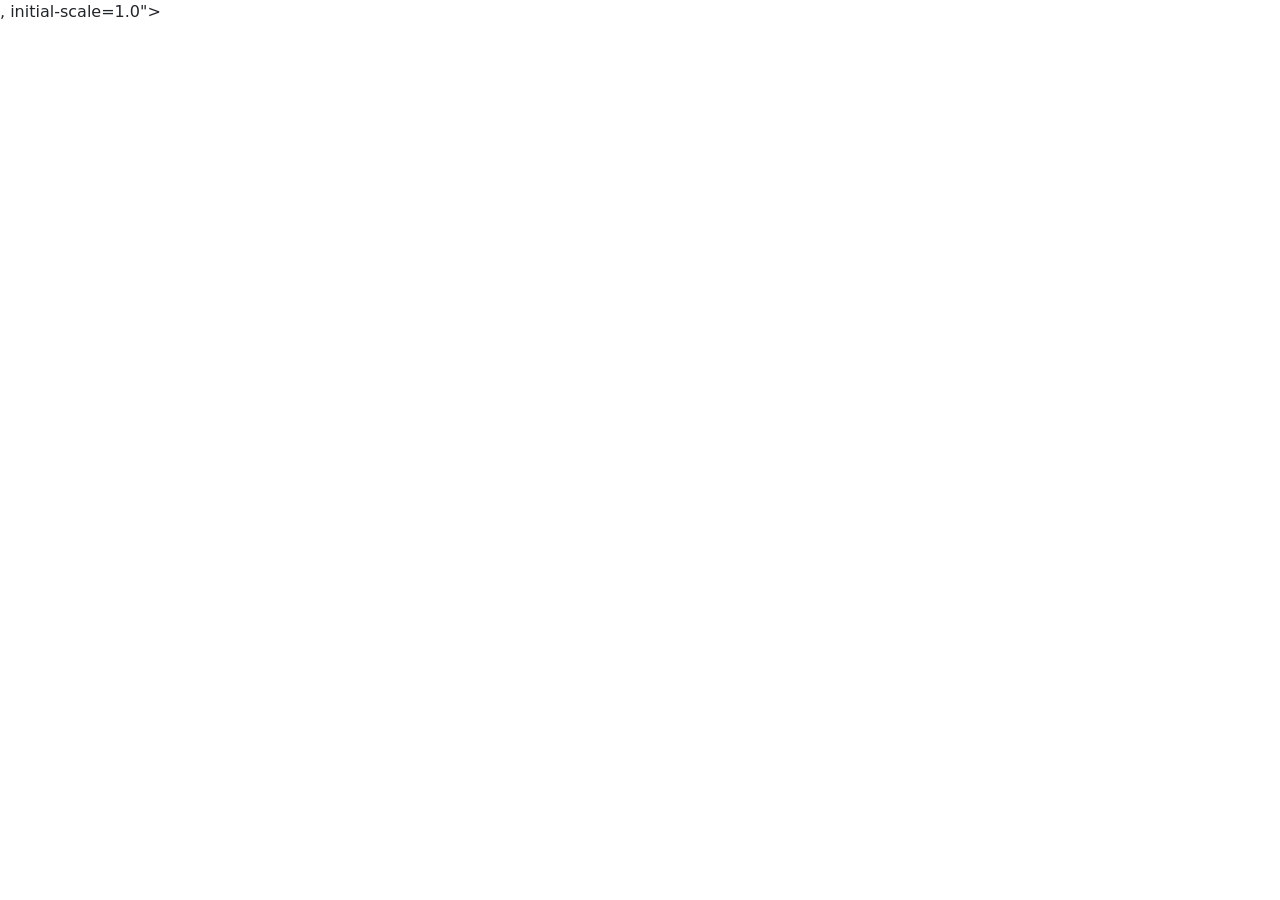
==== about.html @ 760ab375 "Init:création du dépôt, arborescence des fichiers et structure html de base" ====
<!DOCTYPE html>
<html lang="en">
<head>
    <meta charset="UTF-8">
    <meta name="viewport" content="width=<!DOCTYPE html>
<html lang="fr">
<head> 
<meta charset="UTF-8"> 
<meta name="viewport" content="width=device-width, initial-scale=1.0"> 
<title>AfriTalent — Accueil</title> 
<!-- Bootstrap 5 via CDN : feuille de style --> 
<link 
href="https://cdn.jsdelivr.net/npm/bootstrap@5.3.0/dist/css/bootstrap.min.css" 
rel="stylesheet"> 
<!-- Votre feuille de style personnelle --> 
<link rel="stylesheet" href="css/style.css">
</head>
<body> 
<!-- Le contenu de la page sera ajoute ici --> 
<!-- Bootstrap 5 via CDN : script JavaScript --> 
<script 
src="https://cdn.jsdelivr.net/npm/bootstrap@5.3.0/dist/js/bootstrap.bundle.min.js"
></script> 
<!-- Votre script JavaScript --> 
<script src="js/main.js"></script>
</body>
</html>, initial-scale=1.0">
    <title>Document</title>
</head>
<body>
    
</body>
</html>
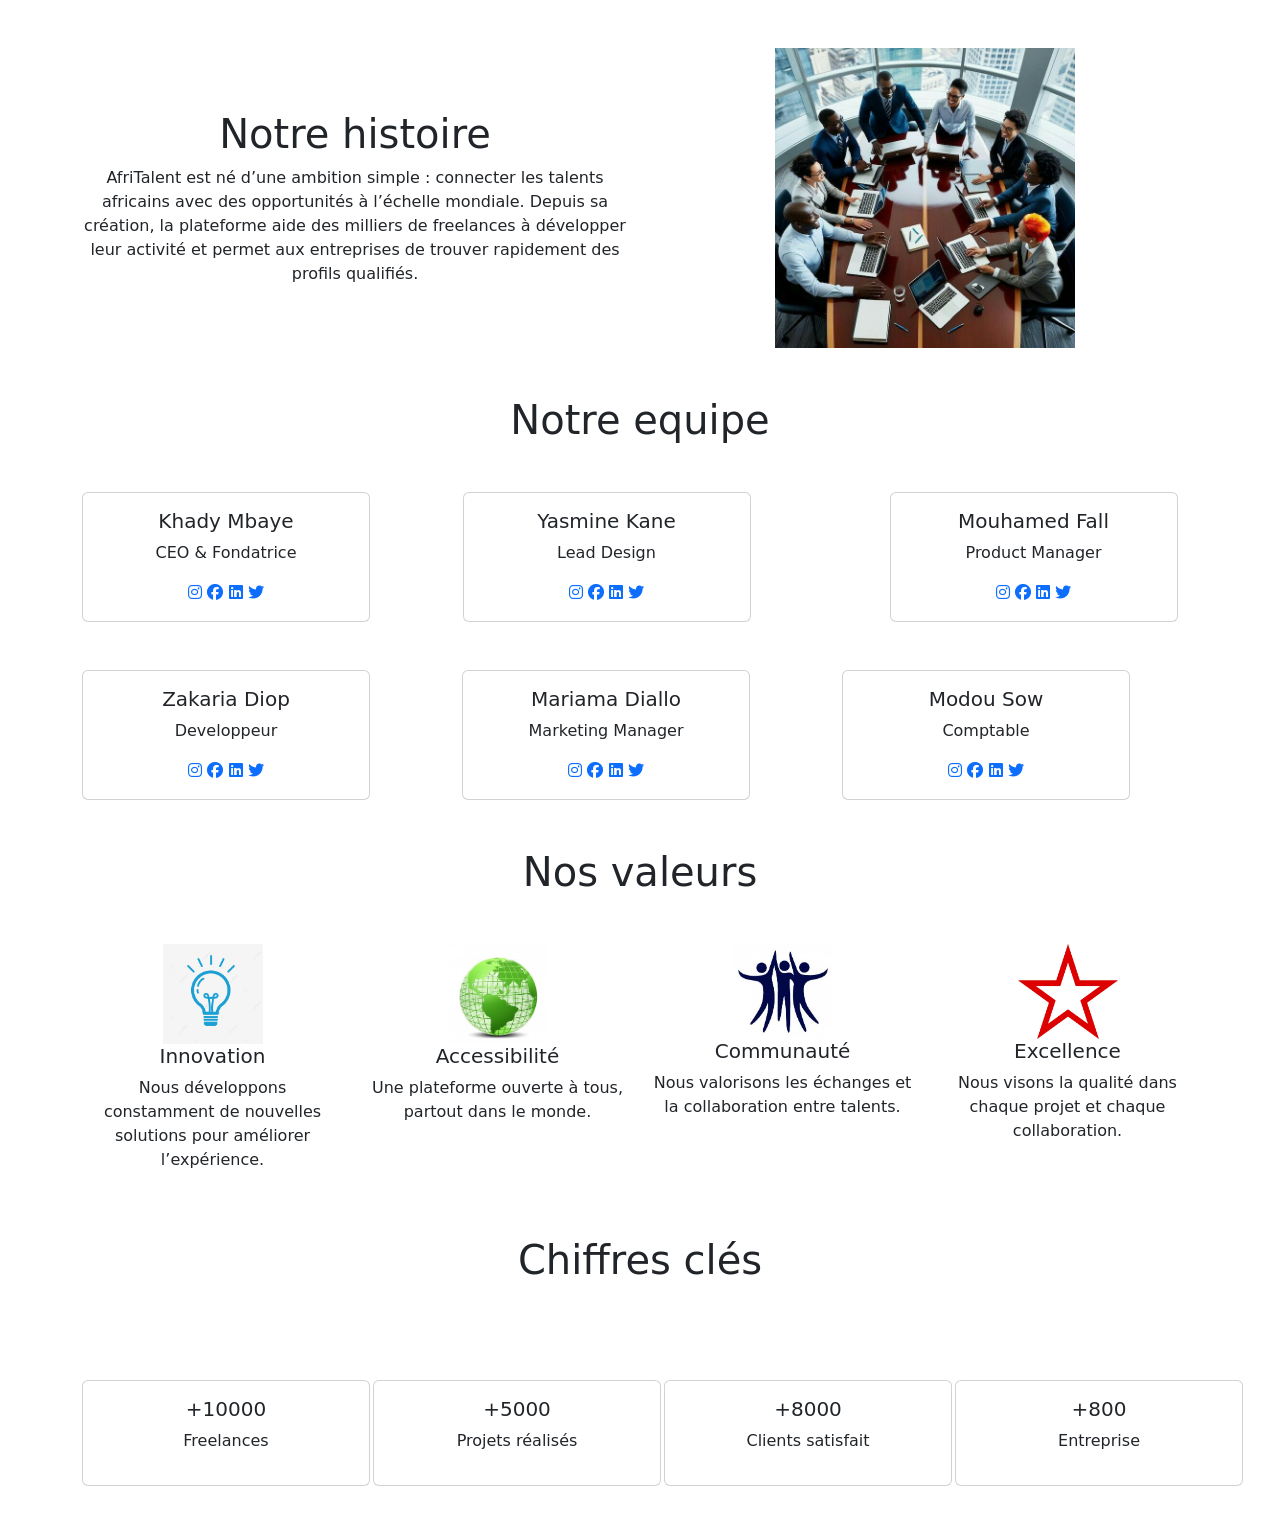
==== commit e18a1323: "HTML : structure complète des 5 pages avec sections et contenu texte" ====
--- a/about.html
+++ b/about.html
@@ -2,7 +2,8 @@
 <html lang="en">
 <head>
     <meta charset="UTF-8">
-    <meta name="viewport" content="width=<!DOCTYPE html>
+    <meta name="viewport" content="width=device-width, initial-scale=1.0"> 
+    <title>À propos</title>
 <html lang="fr">
 <head> 
 <meta charset="UTF-8"> 
@@ -14,20 +15,187 @@
 rel="stylesheet"> 
 <!-- Votre feuille de style personnelle --> 
 <link rel="stylesheet" href="css/style.css">
+<link rel="stylesheet" href="https://cdnjs.cloudflare.com/ajax/libs/font-awesome/6.5.0/css/all.min.css">
 </head>
 <body> 
 <!-- Le contenu de la page sera ajoute ici --> 
+<section id="Notre Histoire ">
+    <div class="container text-center">
+        <div class="row align-items-center mb-5">
+            <div class="col-md-6">
+                <h1 class="mt-5">Notre histoire</h1>
+                AfriTalent est né d’une ambition simple : connecter les talents africains 
+                avec des opportunités à l’échelle mondiale. Depuis sa création, la plateforme 
+                aide des milliers de freelances à développer leur activité et permet aux 
+                entreprises de trouver rapidement des profils qualifiés.
+            </div>
+            <div class="col-md-6 mt-5">
+                <img src="images/notre histoire.jpg" width="300px" >
+            </div>
+        </div>
+    </div>
+</section>
+<section id="L'équipe ">
+    <h1 class="text-center mt-5 mb-5">Notre equipe</h1>
+    <div class="container text-center">
+        <div class="row">
+            <div class="col">
+                <div class="card mb-5" style="width: 18rem;">
+                    <div class="card-body">
+                        <h5 class="card-title">Khady Mbaye</h5>
+                        <p>CEO & Fondatrice</p>
+                            <a href="https://www.instagram.com/"><i class="fa-brands fa-instagram"></i></a>
+                            <a href="https://www.facebook.com/"><i class="fa-brands fa-facebook"></i></a>
+                            <a href="https://www.linkedin.com/"><i class="fa-brands fa-linkedin"></i></a>
+                            <a href="https://twitter.com/"><i class="fa-brands fa-twitter"></i></a>
+                    </div>
+                </div>
+            </div>
+            <div class="col-5">
+                <div class="card ms-5" style="width: 18rem;">
+                    <div class="card-body">
+                        <h5 class="card-title">Yasmine Kane</h5>
+                        <p>Lead Design</p>
+                            <a href="https://www.instagram.com/"><i class="fa-brands fa-instagram"></i></a>
+                            <a href="https://www.facebook.com/"><i class="fa-brands fa-facebook"></i></a>
+                            <a href="https://www.linkedin.com/"><i class="fa-brands fa-linkedin"></i></a>
+                            <a href="https://twitter.com/"><i class="fa-brands fa-twitter"></i></a>
+                    </div>
+                </div>
+            </div>
+            <div class="col">
+                            <div class="card " style="width: 18rem;">
+                    <div class="card-body">
+                        <h5 class="card-title">Mouhamed Fall</h5>
+                        <p>Product Manager</p>
+                            <a href="https://www.instagram.com/"><i class="fa-brands fa-instagram"></i></a>
+                            <a href="https://www.facebook.com/"><i class="fa-brands fa-facebook"></i></a>
+                            <a href="https://www.linkedin.com/"><i class="fa-brands fa-linkedin"></i></a>
+                            <a href="https://twitter.com/"><i class="fa-brands fa-twitter"></i></a>
+                    </div>
+                </div>
+            </div>
+
+            <div class="col">
+                <div class="card" style="width: 18rem;">
+                    <div class="card-body">
+                        <h5 class="card-title">Zakaria Diop</h5>
+                        <p>Developpeur</p>
+                            <a href="https://www.instagram.com/"><i class="fa-brands fa-instagram"></i></a>
+                            <a href="https://www.facebook.com/"><i class="fa-brands fa-facebook"></i></a>
+                            <a href="https://www.linkedin.com/"><i class="fa-brands fa-linkedin"></i></a>
+                            <a href="https://twitter.com/"><i class="fa-brands fa-twitter"></i></a>
+                    </div>
+                </div>
+            </div>
+
+            <div class="col">
+                <div class="card" style="width: 18rem;">
+                    <div class="card-body">
+                        <h5 class="card-title">Mariama Diallo</h5>
+                        <p>Marketing Manager</p>
+                            <a href="https://www.instagram.com/"><i class="fa-brands fa-instagram"></i></a>
+                            <a href="https://www.facebook.com/"><i class="fa-brands fa-facebook"></i></a>
+                            <a href="https://www.linkedin.com/"><i class="fa-brands fa-linkedin"></i></a>
+                            <a href="https://twitter.com/"><i class="fa-brands fa-twitter"></i></a>
+                    </div>
+                </div>
+            </div>
+
+            <div class="col">
+                <div class="card" style="width: 18rem;">
+                    <div class="card-body">
+                        <h5 class="card-title">Modou Sow</h5>
+                        <p>Comptable</p>
+                            <a href="https://www.instagram.com/"><i class="fa-brands fa-instagram"></i></a>
+                            <a href="https://www.facebook.com/"><i class="fa-brands fa-facebook"></i></a>
+                            <a href="https://www.linkedin.com/"><i class="fa-brands fa-linkedin"></i></a>
+                            <a href="https://twitter.com/"><i class="fa-brands fa-twitter"></i></a>
+                    </div>
+                </div>
+            </div>
+                    
+        </div>
+    </div> 
+</section>
+<section id="Nos valeurs ">
+<h1 class="mb-5 text-center mt-5">Nos valeurs </h1>
+<div class="container text-center ">
+  <div class="row row-cols-4">
+    <div class="col">
+       <img src="images/val1.jpg" width="100px">
+       <h5>Innovation</h5>
+        <p>Nous développons constamment de nouvelles solutions pour améliorer l’expérience.</p>
+    </div>
+    <div class="col">
+        <img src="images/val2.jpg" width="100px">
+        <h5>Accessibilité</h5>
+      <p>Une plateforme ouverte à tous, partout dans le monde.</p>
+    </div>
+    <div class="col">
+        <img src="images/val3.jpg"  width="100px">
+        <h5>Communauté</h5>
+      <p>Nous valorisons les échanges et la collaboration entre talents.</p>
+    </div>
+    <div class="col">
+        <img src="images/val4.jpg" width="100px">
+        <h5>Excellence</h5>
+      <p>Nous visons la qualité dans chaque projet et chaque collaboration.</p>
+    </div>
+  </div>
+</div>
+</section>
+<section id="Chiffres clés ">
+<h1 class="mb-5 text-center mt-5">Chiffres clés</h1>
+<div class="container text-center">
+    <div class="row row-cols-1 row-cols-sm-2 row-cols-md-4 g-5 my-5">
+        <div class="col">
+            <div class="card" style="width: 18rem;">
+        <div class="card-body">
+        <h5 class="card-title">+10000</h5>
+        <p>Freelances</p>
+        </div>
+        </div>
+        </div>
+        <div class="col">
+            <div class="card" style="width: 18rem;">
+    <div class="card-body">
+    <h5 class="card-title">+5000</h5>
+    <p>Projets réalisés</p>
+  </div>
+</div>
+        </div>
+        <div class="col">
+           <div class="card" style="width: 18rem;">
+    <div class="card-body">
+    <h5 class="card-title">+8000</h5>
+    <p>Clients satisfait</p>
+  </div>
+</div>
+        </div>
+        <div class="col">
+            <div class="card" style="width: 18rem;">
+    <div class="card-body">
+    <h5 class="card-title">+800</h5>
+    <p>Entreprise</p>
+  </div>
+</div>
+        </div>
+    </div>
+</div>
+
+</section>
 <!-- Bootstrap 5 via CDN : script JavaScript --> 
 <script 
 src="https://cdn.jsdelivr.net/npm/bootstrap@5.3.0/dist/js/bootstrap.bundle.min.js"
 ></script> 
 <!-- Votre script JavaScript --> 
 <script src="js/main.js"></script>
-</body>
-</html>, initial-scale=1.0">
-    <title>Document</title>
-</head>
-<body>
+
+
+    
+
+
     
 </body>
 </html>
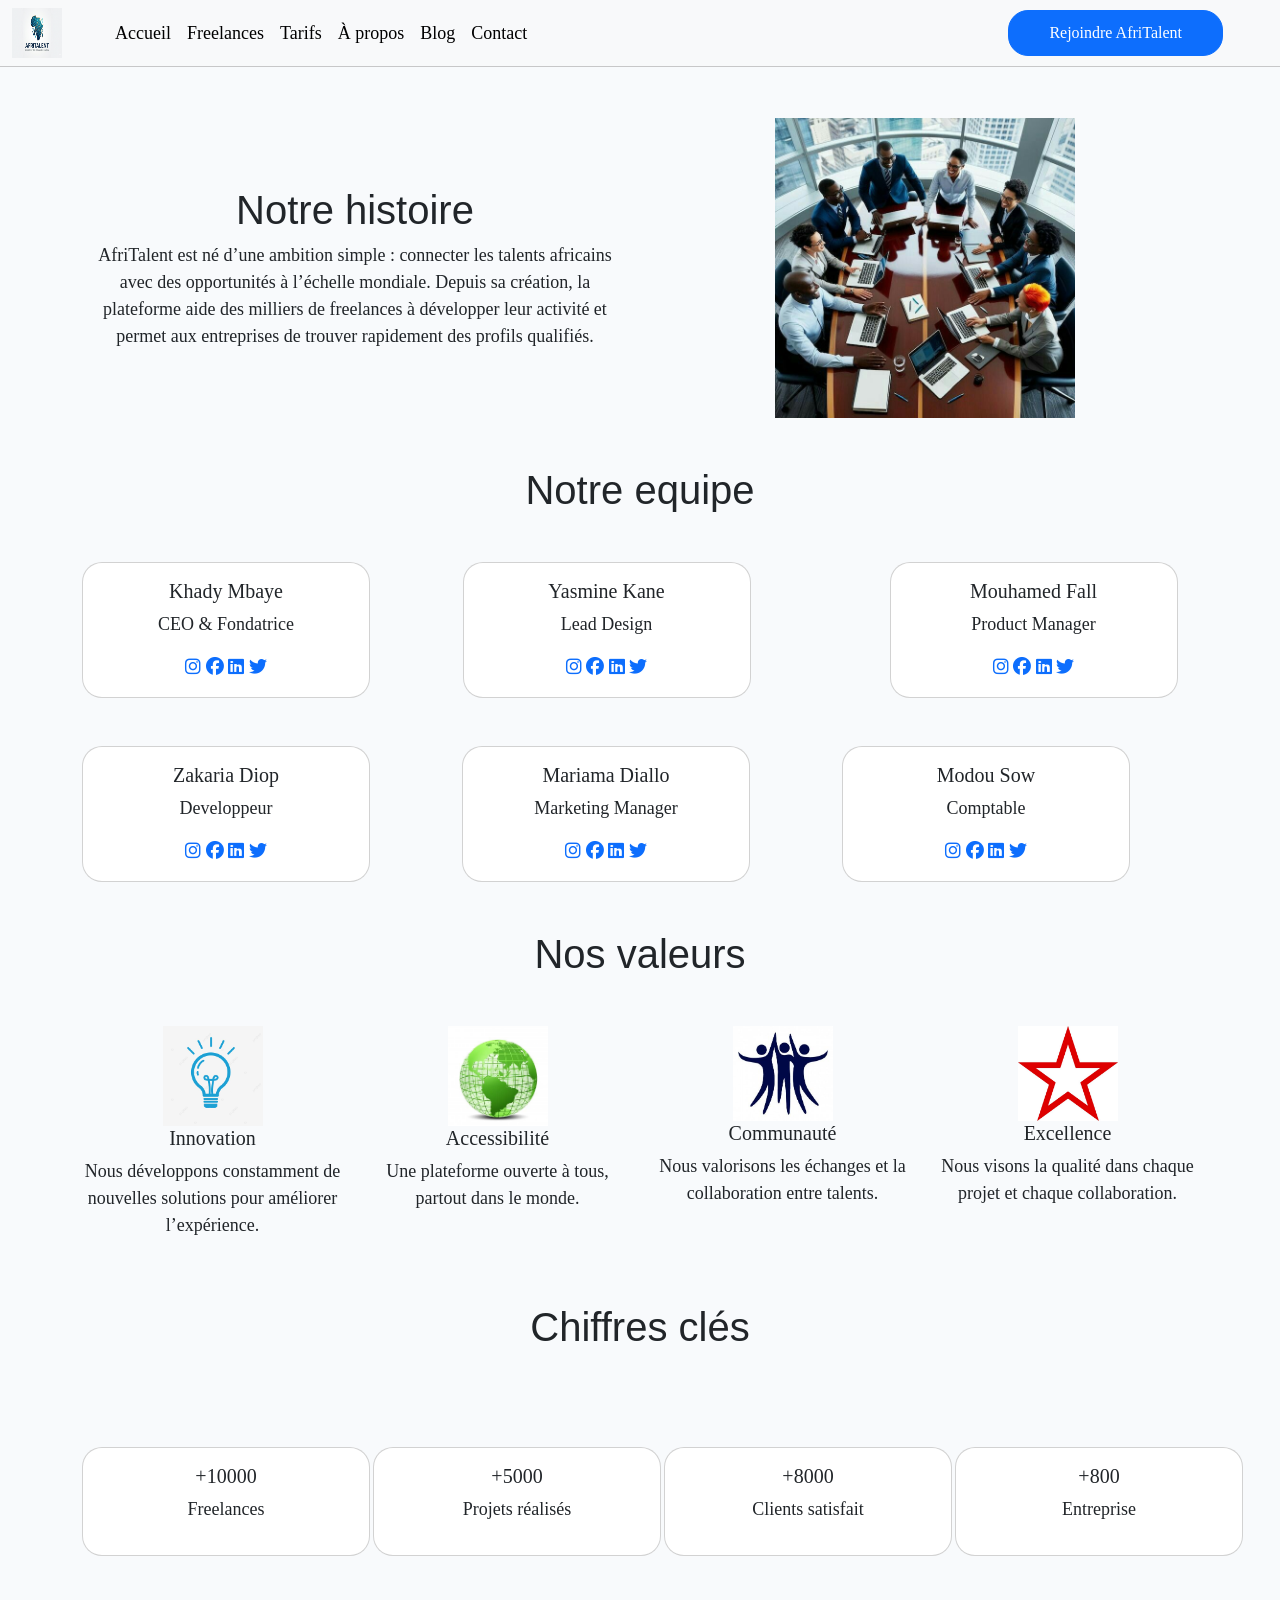
==== commit aa17eb0d: "CSS : variables, typographie, layout général et styles de base" ====
--- a/about.html
+++ b/about.html
@@ -19,6 +19,44 @@
 </head>
 <body> 
 <!-- Le contenu de la page sera ajoute ici --> 
+
+
+
+
+
+<nav class=" nav navbar fixed-top navbar-expand-lg navbar-light bg-light  ">
+    <div class="container-fluid">
+      <img src="images/logo afritalent (2).png" width="50px" height="50px">
+      <button class="navbar-toggler" type="button" data-bs-toggle="collapse" data-bs-target="#navbarSupportedContent" aria-controls="navbarSupportedContent" aria-expanded="false" aria-label="Toggle navigation">
+      <span class="navbar-toggler-icon"></span>
+      </button>
+      <div class="collapse navbar-collapse container" id="navbarSupportedContent">
+        <ul class="navbar-nav me-auto mb-2 mb-lg-0">
+          <li class="nav-item">
+            <a class="nav-link active" aria-current="page" href="index.html">Accueil</a>
+          </li><li class="nav-item">
+            <a class="nav-link active" aria-current="page" href="freelance.html">Freelances</a>
+         </li><li class="nav-item">
+            <a class="nav-link active" aria-current="page" href="tarif.html">Tarifs</a>
+          </li><li class="nav-item">
+            <a class="nav-link active" aria-current="page" href="about.html">À propos</a>
+          </li><li class="nav-item">
+            <a class="nav-link active" aria-current="page" href="index.html">Blog</a>
+         </li><li class="nav-item">
+            <a class="nav-link active" aria-current="page" href="contact.html">Contact</a>
+          </li>
+        </ul>
+        <form class="d-flex">     
+          <button class=" ins btn  btn-primary" type="submit" >Rejoindre AfriTalent </button>
+        </form>
+      </div>
+    </div>
+  </nav>
+
+
+
+
+
 <section id="Notre Histoire ">
     <div class="container text-center">
         <div class="row align-items-center mb-5">
@@ -40,7 +78,7 @@
     <div class="container text-center">
         <div class="row">
             <div class="col">
-                <div class="card mb-5" style="width: 18rem;">
+                <div class=" carte card mb-5" style="width: 18rem;">
                     <div class="card-body">
                         <h5 class="card-title">Khady Mbaye</h5>
                         <p>CEO & Fondatrice</p>
@@ -52,7 +90,7 @@
                 </div>
             </div>
             <div class="col-5">
-                <div class="card ms-5" style="width: 18rem;">
+                <div class=" carte card ms-5" style="width: 18rem;">
                     <div class="card-body">
                         <h5 class="card-title">Yasmine Kane</h5>
                         <p>Lead Design</p>
@@ -64,7 +102,7 @@
                 </div>
             </div>
             <div class="col">
-                            <div class="card " style="width: 18rem;">
+                            <div class=" carte card " style="width: 18rem;">
                     <div class="card-body">
                         <h5 class="card-title">Mouhamed Fall</h5>
                         <p>Product Manager</p>
@@ -77,7 +115,7 @@
             </div>
 
             <div class="col">
-                <div class="card" style="width: 18rem;">
+                <div class=" carte card" style="width: 18rem;">
                     <div class="card-body">
                         <h5 class="card-title">Zakaria Diop</h5>
                         <p>Developpeur</p>
@@ -90,7 +128,7 @@
             </div>
 
             <div class="col">
-                <div class="card" style="width: 18rem;">
+                <div class=" carte card" style="width: 18rem;">
                     <div class="card-body">
                         <h5 class="card-title">Mariama Diallo</h5>
                         <p>Marketing Manager</p>
@@ -103,7 +141,7 @@
             </div>
 
             <div class="col">
-                <div class="card" style="width: 18rem;">
+                <div class=" carte card" style="width: 18rem;">
                     <div class="card-body">
                         <h5 class="card-title">Modou Sow</h5>
                         <p>Comptable</p>
@@ -150,7 +188,7 @@
 <div class="container text-center">
     <div class="row row-cols-1 row-cols-sm-2 row-cols-md-4 g-5 my-5">
         <div class="col">
-            <div class="card" style="width: 18rem;">
+            <div class=" carte card" style="width: 18rem;">
         <div class="card-body">
         <h5 class="card-title">+10000</h5>
         <p>Freelances</p>
@@ -158,7 +196,7 @@
         </div>
         </div>
         <div class="col">
-            <div class="card" style="width: 18rem;">
+            <div class=" carte card" style="width: 18rem;">
     <div class="card-body">
     <h5 class="card-title">+5000</h5>
     <p>Projets réalisés</p>
@@ -166,7 +204,7 @@
 </div>
         </div>
         <div class="col">
-           <div class="card" style="width: 18rem;">
+           <div class=" carte card" style="width: 18rem;">
     <div class="card-body">
     <h5 class="card-title">+8000</h5>
     <p>Clients satisfait</p>
@@ -174,7 +212,7 @@
 </div>
         </div>
         <div class="col">
-            <div class="card" style="width: 18rem;">
+            <div class=" carte card" style="width: 18rem;">
     <div class="card-body">
     <h5 class="card-title">+800</h5>
     <p>Entreprise</p>
--- a/css/style.css
+++ b/css/style.css
@@ -0,0 +1,149 @@
+
+* {
+    margin: 0;
+    padding: 0;}
+
+.nav{
+   border-bottom: 1px solid rgba(0, 0, 0, 0.2);
+}
+body {
+  background-color: #f8fafc;
+  padding-top: 70px;
+  /* font-family: var(--font-inter); */
+ font-family: 'Times New Roman', Times, serif;
+ font-size: large;
+}
+.ins{
+  padding: 10px 40px;
+   border-radius: 20px;
+}
+
+.into{
+  color: #4f8ef7;
+    border: 1px solid #3a7cec;
+    background-color: #b2cbef;
+    padding: 5px 10px;
+    display: inline-block;
+    border-radius: 20px;
+}
+.afri{
+  color: #7db4ff;
+}
+
+.carte{
+  border-radius: 20px;
+  transition: 0.3s;
+}
+.carte:hover{
+  transform: translateY(-5px);
+  box-shadow: 0 8px 20px rgba(0,0,0,0.2);
+}
+.carte0{
+  border-radius: 20px;
+  transition: 0.3s;
+}
+.carte0:hover{
+  transform: translateY(-5px);
+  box-shadow: 0 8px 20px rgba(46, 68, 177, 0.874);}
+.carte1{
+  border-radius: 20px;
+  transition: 0.3s;
+}
+.carte1:hover{
+  transform: translateY(-5px);
+  box-shadow: 0 8px 20px rgba(187, 18, 217, 0.616);
+  
+}
+.carte2{
+  border-radius: 20px;
+  transition: 0.3s;
+}
+.carte2:hover{
+  transform: translateY(-5px);
+  box-shadow: 0 8px 20px rgba(243, 166, 34, 0.742);
+}
+.carte3{
+  border-radius: 20px;
+  transition: 0.3s;
+}
+.carte3:hover{
+  transform: translateY(-5px);
+  box-shadow: 0 8px 20px rgba(20, 209, 99, 0.605);
+}
+.carte4{
+  border-radius: 20px;
+  transition: 0.3s;
+}
+.carte4:hover{
+  transform: translateY(-5px);
+  box-shadow: 0 8px 20px rgba(7, 96, 230, 0.605);
+}
+.carte5{
+  border-radius: 20px;
+  transition: 0.3s;
+}
+.carte5:hover{
+  transform: translateY(-5px);
+  box-shadow: 0 8px 20px rgba(0,0,0,0.2);
+}
+.carte6{
+  border-radius: 20px;
+  transition: 0.3s;
+}
+.carte6:hover{
+  transform: translateY(-5px);
+  box-shadow: 0 8px 20px rgba(220, 11, 60, 0.715);
+}
+.carte7{
+  border-radius: 20px;
+  transition: 0.3s;
+  box-shadow: 0 8px 20px rgba(59, 10, 207, 0.715);
+  border: 2px solid #0d6efd;
+  transform: scale(1.1);
+}
+.carte7:hover{
+  transform: translateY(-5px);
+  
+}
+.bt{
+   padding: 20px 40px;
+   border-radius: 20px;
+}
+.action{
+ background-color: #f1f5f9;
+ padding: 10px 40px;
+}
+h1, h2 {
+ font-family: 'Gill Sans', 'Gill Sans MT', Calibri, 'Trebuchet MS', sans-serif;
+ font-weight: 100;
+}
+.hero{
+    /* background-image:url(../images/Hero.png);
+    background-size: cover;
+  background-position: center;
+  background-repeat: no-repeat;
+  color: white; */
+  text-align: center;
+  padding: 80px 1.5rem 48px;
+}
+.hero h1 ,h2  {
+  font-weight: 900;
+  
+}
+ 
+.service{
+  justify-content:center;
+  display: flex;
+  gap: 20px;
+}
+.contact{
+  justify-content:center;
+  display: flex;
+  gap: 10px;
+}
+
+
+
+
+
+
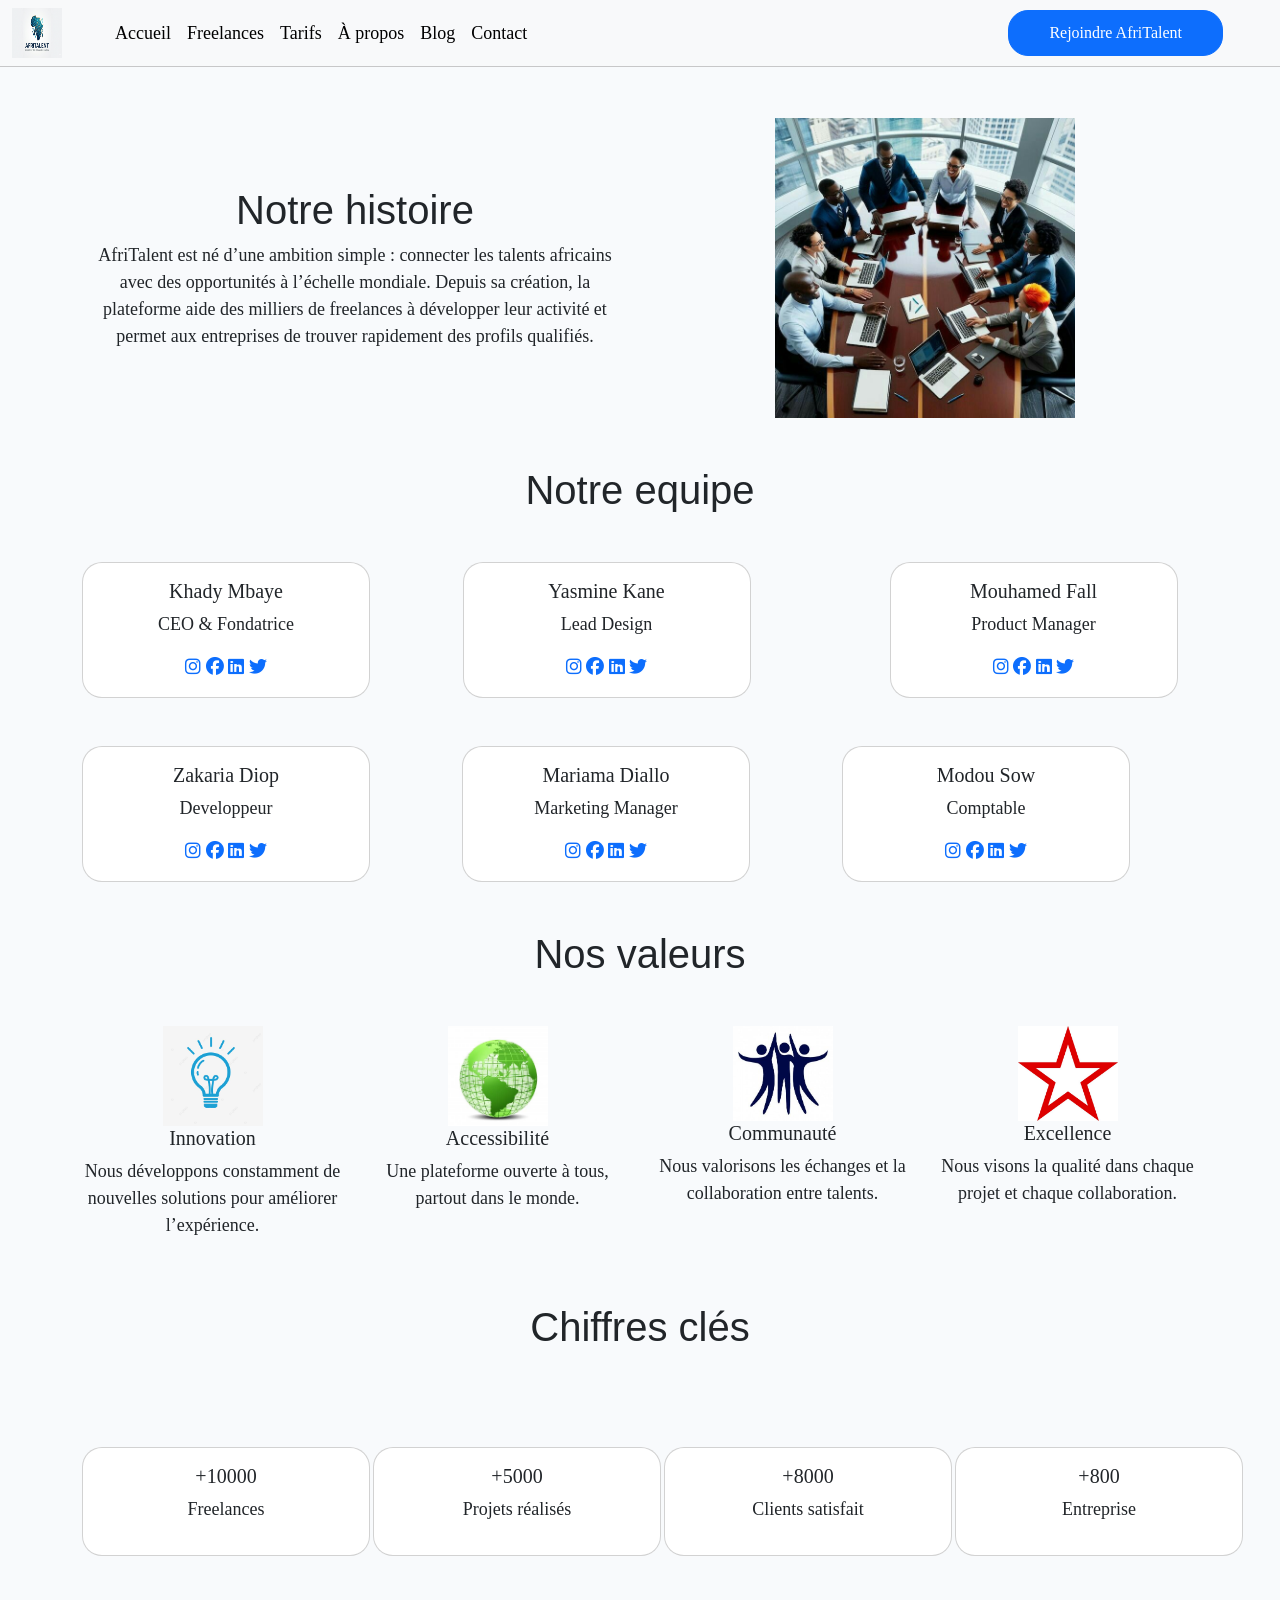
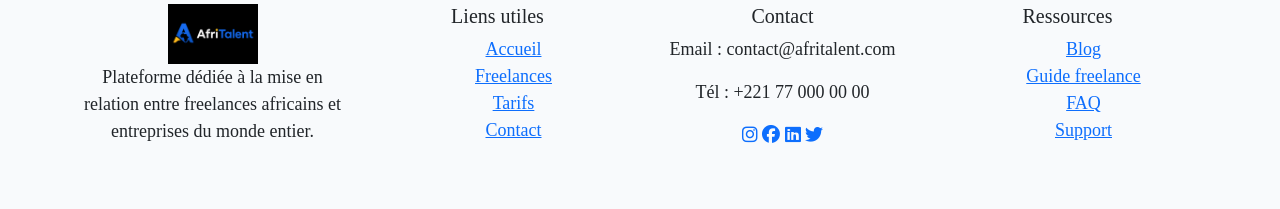
==== commit b9f78659: "CSS : responsive design mobile et tablette, media queries" ====
--- a/about.html
+++ b/about.html
@@ -19,10 +19,6 @@
 </head>
 <body> 
 <!-- Le contenu de la page sera ajoute ici --> 
-
-
-
-
 
 <nav class=" nav navbar fixed-top navbar-expand-lg navbar-light bg-light  ">
     <div class="container-fluid">
@@ -184,7 +180,7 @@
 </div>
 </section>
 <section id="Chiffres clés ">
-<h1 class="mb-5 text-center mt-5">Chiffres clés</h1>
+<h1 class=" text-center mt-5">Chiffres clés</h1>
 <div class="container text-center">
     <div class="row row-cols-1 row-cols-sm-2 row-cols-md-4 g-5 my-5">
         <div class="col">
@@ -223,6 +219,48 @@
 </div>
 
 </section>
+
+
+<footer >
+  <div class="container text-center mb-5 mt-5">
+  <div class="row align-items-start">
+    <div class="col">
+      <img src="images/logofooter.png" width="90px">
+      <p>
+          Plateforme dédiée à la mise en relation entre freelances africains 
+          et entreprises du monde entier.
+        </p>
+    </div>
+    <div class="col">
+      <h5>Liens utiles</h5>
+      <ul type="none">
+        <li><a href="#">Accueil</a></li>
+          <li><a href="#">Freelances</a></li>
+          <li><a href="#">Tarifs</a></li>
+          <li><a href="#">Contact</a></li>
+      </ul>
+    </div>
+    <div class="col">
+      <h5>Contact</h5>
+      <p>Email : contact@afritalent.com</p>
+        <p>Tél : +221 77 000 00 00</p>
+        <a href="https://www.instagram.com/"><i class="fa-brands fa-instagram"></i></a>
+        <a href="https://www.facebook.com/"><i class="fa-brands fa-facebook"></i></a>
+        <a href="https://www.linkedin.com/"><i class="fa-brands fa-linkedin"></i></a>
+        <a href="https://twitter.com/"><i class="fa-brands fa-twitter"></i></a>
+    </div>
+    <div class="col">
+      <h5>Ressources</h5>
+      <ul type="none">
+        <li><a href="#">Blog</a></li>
+          <li><a href="#">Guide freelance</a></li>
+          <li><a href="#">FAQ</a></li>
+          <li><a href="#">Support</a></li>
+      </ul>
+    </div>
+  </div>
+</div>
+</footer>
 <!-- Bootstrap 5 via CDN : script JavaScript --> 
 <script 
 src="https://cdn.jsdelivr.net/npm/bootstrap@5.3.0/dist/js/bootstrap.bundle.min.js"
--- a/css/style.css
+++ b/css/style.css
@@ -105,13 +105,25 @@
   transform: translateY(-5px);
   
 }
+.badge{
+    position: absolute;
+    top: 10px;
+    right: 10px;
+    background: #0d6efd;
+    color: white;
+    padding: 5px 12px;
+    border-radius: 20px;
+
+    
+}
 .bt{
    padding: 20px 40px;
    border-radius: 20px;
 }
 .action{
- background-color: #f1f5f9;
+ background-color: #1241af;
  padding: 10px 40px;
+ color: white;
 }
 h1, h2 {
  font-family: 'Gill Sans', 'Gill Sans MT', Calibri, 'Trebuchet MS', sans-serif;
@@ -125,6 +137,7 @@
   color: white; */
   text-align: center;
   padding: 80px 1.5rem 48px;
+  /* background: linear-gradient(to right, #0f172a, #1e293b); couleur que je peux utiliser au mode sombre */
 }
 .hero h1 ,h2  {
   font-weight: 900;
@@ -141,9 +154,21 @@
   display: flex;
   gap: 10px;
 }
+.carou{
+  display: flex;
+  align-items: center;
+  justify-content: space-between;
+
+}
+
+
+.come{
+  height: 10px;
+}
 
 
 
 
 
 
+
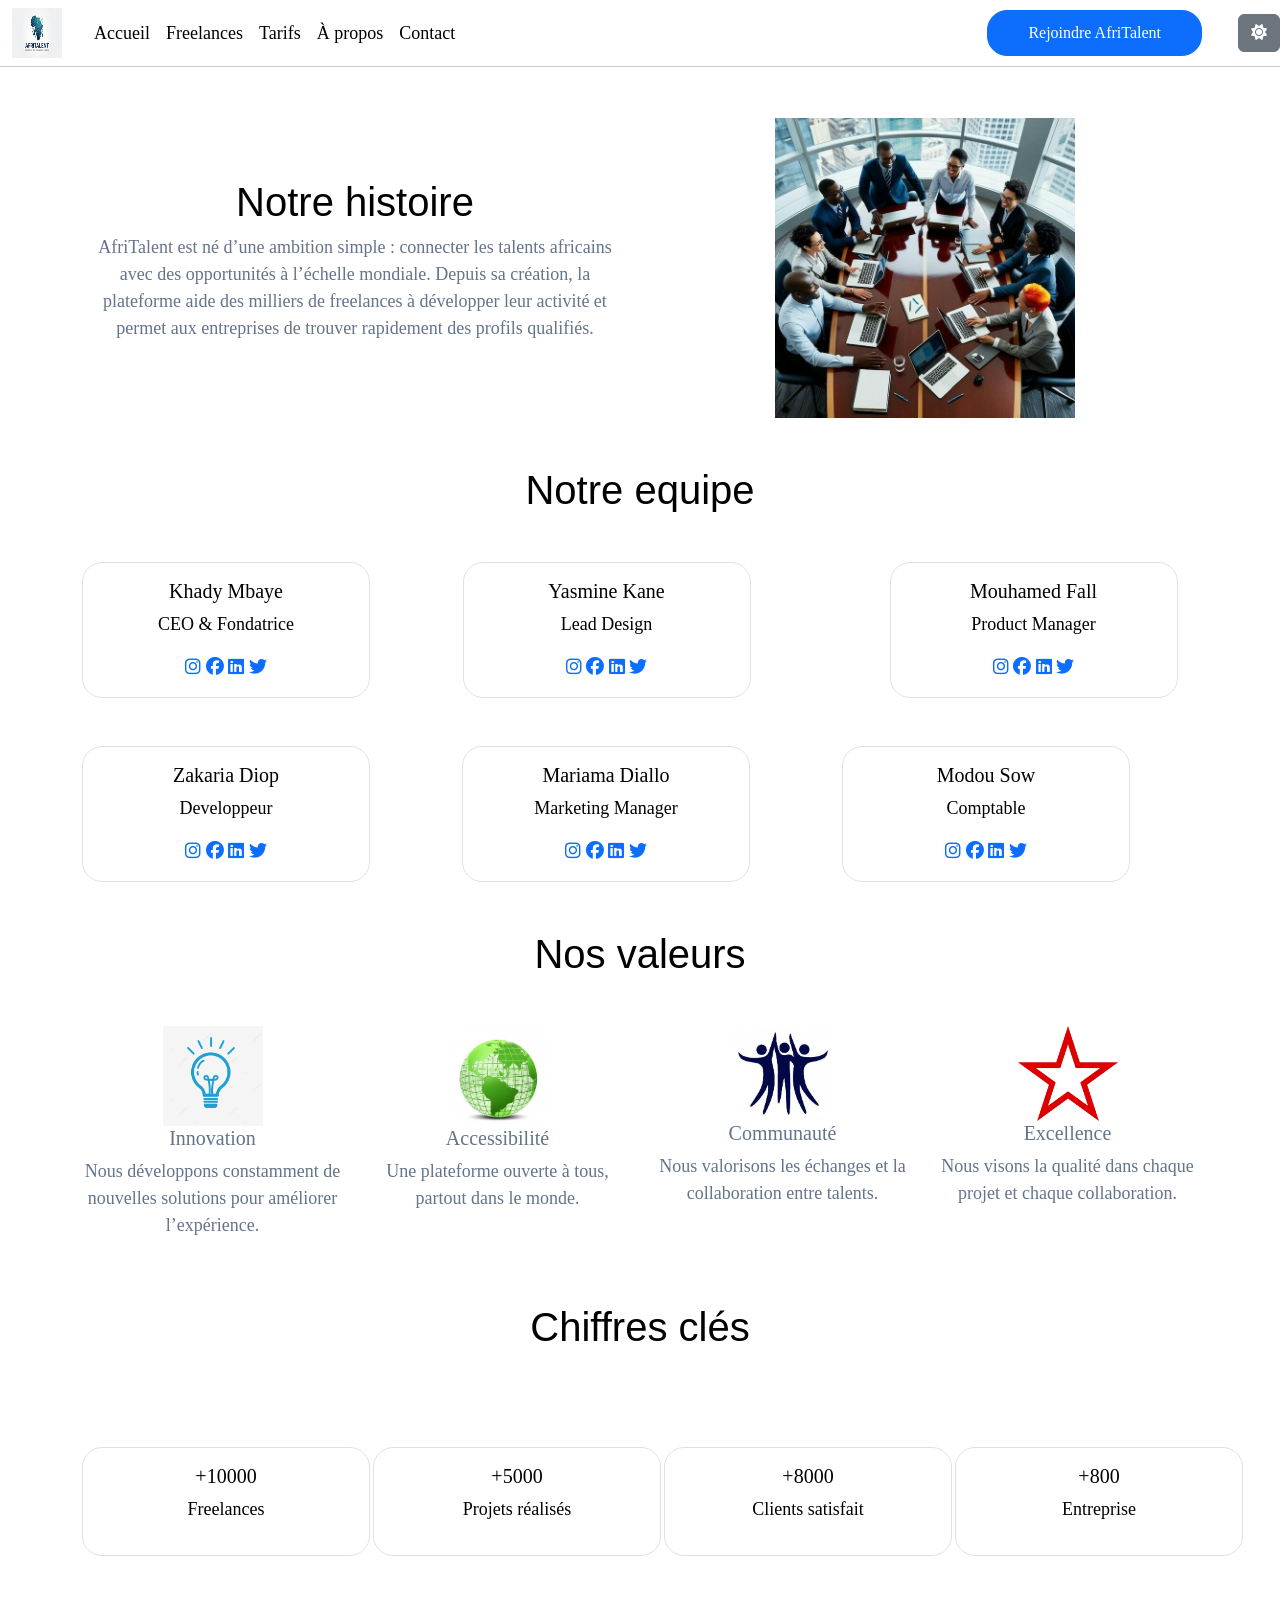
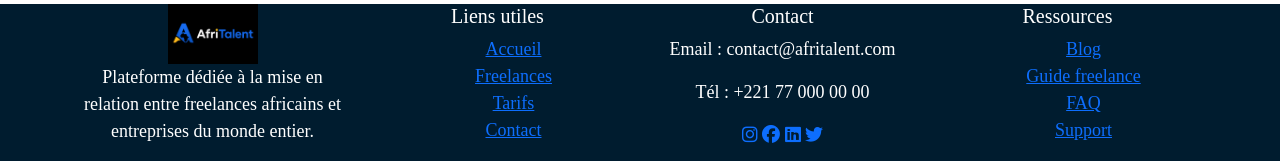
==== commit 7f014b2e: "JS : dark mode avec localStorage, navbar dynamique au scroll" ====
--- a/about.html
+++ b/about.html
@@ -17,10 +17,10 @@
 <link rel="stylesheet" href="css/style.css">
 <link rel="stylesheet" href="https://cdnjs.cloudflare.com/ajax/libs/font-awesome/6.5.0/css/all.min.css">
 </head>
-<body> 
+<body class="bg"> 
 <!-- Le contenu de la page sera ajoute ici --> 
 
-<nav class=" nav navbar fixed-top navbar-expand-lg navbar-light bg-light  ">
+<nav class=" nav navbar fixed-top navbar-expand-lg navbar-light   ">
     <div class="container-fluid">
       <img src="images/logo afritalent (2).png" width="50px" height="50px">
       <button class="navbar-toggler" type="button" data-bs-toggle="collapse" data-bs-target="#navbarSupportedContent" aria-controls="navbarSupportedContent" aria-expanded="false" aria-label="Toggle navigation">
@@ -37,7 +37,7 @@
           </li><li class="nav-item">
             <a class="nav-link active" aria-current="page" href="about.html">À propos</a>
           </li><li class="nav-item">
-            <a class="nav-link active" aria-current="page" href="index.html">Blog</a>
+            <!-- <a class="nav-link active" aria-current="page" href="index.html">Blog</a> -->
          </li><li class="nav-item">
             <a class="nav-link active" aria-current="page" href="contact.html">Contact</a>
           </li>
@@ -47,6 +47,8 @@
         </form>
       </div>
     </div>
+    <button type="button" id="sombre" class=" bt1 btn btn-secondary"><i class="fa-solid fa-sun"></i>
+    </button>
   </nav>
 
 
@@ -57,11 +59,11 @@
     <div class="container text-center">
         <div class="row align-items-center mb-5">
             <div class="col-md-6">
-                <h1 class="mt-5">Notre histoire</h1>
-                AfriTalent est né d’une ambition simple : connecter les talents africains 
+                <h1  class=" h1 mt-5">Notre histoire</h1>
+                <p class="hist">AfriTalent est né d’une ambition simple : connecter les talents africains 
                 avec des opportunités à l’échelle mondiale. Depuis sa création, la plateforme 
                 aide des milliers de freelances à développer leur activité et permet aux 
-                entreprises de trouver rapidement des profils qualifiés.
+                entreprises de trouver rapidement des profils qualifiés.</p>
             </div>
             <div class="col-md-6 mt-5">
                 <img src="images/notre histoire.jpg" width="300px" >
@@ -70,7 +72,7 @@
     </div>
 </section>
 <section id="L'équipe ">
-    <h1 class="text-center mt-5 mb-5">Notre equipe</h1>
+    <h1 class=" h1 text-center mt-5 mb-5">Notre equipe</h1>
     <div class="container text-center">
         <div class="row">
             <div class="col">
@@ -153,34 +155,34 @@
     </div> 
 </section>
 <section id="Nos valeurs ">
-<h1 class="mb-5 text-center mt-5">Nos valeurs </h1>
+<h1 class=" h1 mb-5 text-center mt-5">Nos valeurs </h1>
 <div class="container text-center ">
   <div class="row row-cols-4">
     <div class="col">
        <img src="images/val1.jpg" width="100px">
-       <h5>Innovation</h5>
-        <p>Nous développons constamment de nouvelles solutions pour améliorer l’expérience.</p>
+       <h5 class="inov">Innovation</h5>
+        <p class="inov">Nous développons constamment de nouvelles solutions pour améliorer l’expérience.</p>
     </div>
     <div class="col">
         <img src="images/val2.jpg" width="100px">
-        <h5>Accessibilité</h5>
-      <p>Une plateforme ouverte à tous, partout dans le monde.</p>
+        <h5 class="inov">Accessibilité</h5>
+      <p class="inov">Une plateforme ouverte à tous, partout dans le monde.</p>
     </div>
     <div class="col">
         <img src="images/val3.jpg"  width="100px">
-        <h5>Communauté</h5>
-      <p>Nous valorisons les échanges et la collaboration entre talents.</p>
+        <h5 class="inov">Communauté</h5>
+      <p class="inov">Nous valorisons les échanges et la collaboration entre talents.</p>
     </div>
     <div class="col">
         <img src="images/val4.jpg" width="100px">
-        <h5>Excellence</h5>
-      <p>Nous visons la qualité dans chaque projet et chaque collaboration.</p>
+        <h5 class="inov">Excellence</h5>
+      <p class="inov">Nous visons la qualité dans chaque projet et chaque collaboration.</p>
     </div>
   </div>
 </div>
 </section>
 <section id="Chiffres clés ">
-<h1 class=" text-center mt-5">Chiffres clés</h1>
+<h1 class="  h1 text-center mt-5">Chiffres clés</h1>
 <div class="container text-center">
     <div class="row row-cols-1 row-cols-sm-2 row-cols-md-4 g-5 my-5">
         <div class="col">
@@ -222,7 +224,7 @@
 
 
 <footer >
-  <div class="container text-center mb-5 mt-5">
+  <div class="container text-center ">
   <div class="row align-items-start">
     <div class="col">
       <img src="images/logofooter.png" width="90px">
@@ -261,6 +263,8 @@
   </div>
 </div>
 </footer>
+<button type="button" id="retour" class=" retour btn btn-secondary"><i class="fa-solid fa-arrow-up"></i>
+    </button>
 <!-- Bootstrap 5 via CDN : script JavaScript --> 
 <script 
 src="https://cdn.jsdelivr.net/npm/bootstrap@5.3.0/dist/js/bootstrap.bundle.min.js"
--- a/css/style.css
+++ b/css/style.css
@@ -2,16 +2,28 @@
 * {
     margin: 0;
     padding: 0;}
-
 .nav{
    border-bottom: 1px solid rgba(0, 0, 0, 0.2);
-}
+    background-color: white;
+    transition: padding 0.3s ease, background-color 0.3s ease, box-shadow 0.3s ease;
+}
+.nav.scrolled {
+  padding: 15px 50px; /* Réduis ces valeurs selon tes goûts pour l'effet "shrink" */
+  background-color: #1E293B !important; /* Force le nouveau fond opaque (Bleu Confiance) */
+  box-shadow: 0 4px 20px rgba(0, 0, 0, 0.15); /* L'ombre portée */
+}
+.nav.scrolled a {
+  color: #FFFFFF !important; /* Force les liens en blanc si ton fond devient sombre */
+}
+
 body {
-  background-color: #f8fafc;
+  /* background-color: rgb(238, 238, 238); */
   padding-top: 70px;
   /* font-family: var(--font-inter); */
  font-family: 'Times New Roman', Times, serif;
  font-size: large;
+ /* background: #EEEDFF; */
+ 
 }
 .ins{
   padding: 10px 40px;
@@ -33,62 +45,88 @@
 .carte{
   border-radius: 20px;
   transition: 0.3s;
+   background: #4572cd19;
+  color: #64748b;
+ border: 1px solid #e5e7eb;
 }
 .carte:hover{
   transform: translateY(-5px);
+  box-shadow: 0 8px 20px rgba(59,130,246,0.25);
+}
+.carte0{
+  border-radius: 20px;
+  transition: 0.3s;
+  justify-content: center;
+  
+}
+.carte0:hover{  
+  transform: translateY(-5px);
+  box-shadow: 0 8px 20px rgba(218, 226, 197, 0.874);
+  
+}
+  
+.carte1{
+  border-radius: 20px;
+  transition: 0.3s;
+  background: #4572cd19;
+  color: #64748b;
+  border: 1px solid #e5e7eb;
+}
+.carte1:hover{
+  transform: translateY(-5px);
+  box-shadow: 0 8px 20px rgba(187, 18, 217, 0.616);
+  
+}
+.carte2{
+  border-radius: 20px;
+  transition: 0.3s;
+  background: #4572cd19;
+  color: #64748b;
+  border: 1px solid #e5e7eb;
+}
+.carte2:hover{
+  transform: translateY(-5px);
+  box-shadow: 0 8px 20px rgba(243, 166, 34, 0.742);
+}
+.carte3{
+  border-radius: 20px;
+  transition: 0.3s;
+  background: #4572cd19;
+  color: #64748b;
+  border: 1px solid #e5e7eb;
+}
+.carte3:hover{
+  transform: translateY(-5px);
+  box-shadow: 0 8px 20px rgba(20, 209, 99, 0.605);
+}
+.carte4{
+  border-radius: 20px;
+  transition: 0.3s;
+  background: #4572cd19;
+  color: #64748b;
+  border: 1px solid #e5e7eb;
+}
+.carte4:hover{
+  transform: translateY(-5px);
+  box-shadow: 0 8px 20px rgba(7, 96, 230, 0.605);
+}
+.carte5{
+  border-radius: 20px;
+  transition: 0.3s;
+  background: #4572cd19;
+  color: #64748b;
+  border: 1px solid #e5e7eb;
+}
+.carte5:hover{
+  transform: translateY(-5px);
   box-shadow: 0 8px 20px rgba(0,0,0,0.2);
 }
-.carte0{
-  border-radius: 20px;
-  transition: 0.3s;
-}
-.carte0:hover{
-  transform: translateY(-5px);
-  box-shadow: 0 8px 20px rgba(46, 68, 177, 0.874);}
-.carte1{
-  border-radius: 20px;
-  transition: 0.3s;
-}
-.carte1:hover{
-  transform: translateY(-5px);
-  box-shadow: 0 8px 20px rgba(187, 18, 217, 0.616);
-  
-}
-.carte2{
-  border-radius: 20px;
-  transition: 0.3s;
-}
-.carte2:hover{
-  transform: translateY(-5px);
-  box-shadow: 0 8px 20px rgba(243, 166, 34, 0.742);
-}
-.carte3{
-  border-radius: 20px;
-  transition: 0.3s;
-}
-.carte3:hover{
-  transform: translateY(-5px);
-  box-shadow: 0 8px 20px rgba(20, 209, 99, 0.605);
-}
-.carte4{
-  border-radius: 20px;
-  transition: 0.3s;
-}
-.carte4:hover{
-  transform: translateY(-5px);
-  box-shadow: 0 8px 20px rgba(7, 96, 230, 0.605);
-}
-.carte5{
-  border-radius: 20px;
-  transition: 0.3s;
-}
-.carte5:hover{
-  transform: translateY(-5px);
-  box-shadow: 0 8px 20px rgba(0,0,0,0.2);
-}
 .carte6{
   border-radius: 20px;
   transition: 0.3s;
+  background: #4572cd19;
+  color: #64748b;
+  border: 1px solid #e5e7eb;
 }
 .carte6:hover{
   transform: translateY(-5px);
@@ -120,23 +158,57 @@
    padding: 20px 40px;
    border-radius: 20px;
 }
+.bts{
+  padding: 20px 40px;
+   border-radius: 20px;
+   
+  
+  
+}
+.bts:hover{
+  transform: translateY(-5px);
+  box-shadow: 0 8px 20px rgba(218, 226, 197, 0.874);
+  transform: translateY(-5px);
+}
+
 .action{
- background-color: #1241af;
+ background-color: #7db4ff;
  padding: 10px 40px;
  color: white;
 }
-h1, h2 {
+h1{
  font-family: 'Gill Sans', 'Gill Sans MT', Calibri, 'Trebuchet MS', sans-serif;
  font-weight: 100;
+ color: white;
+}
+h2{
+  font-family: 'Gill Sans', 'Gill Sans MT', Calibri, 'Trebuchet MS', sans-serif;
+ font-weight: 100;
 }
 .hero{
-    /* background-image:url(../images/Hero.png);
-    background-size: cover;
-  background-position: center;
-  background-repeat: no-repeat;
-  color: white; */
+    
+  /* color: white; 
   text-align: center;
   padding: 80px 1.5rem 48px;
+ background-image: url("../images/imghero.png");
+ background-size: cover;
+ background-position: center;
+ background-repeat: no-repeat; */
+ color: white;
+  text-align: center;
+  padding: 80px 1.5rem 48px;
+ background:
+        linear-gradient(
+            rgba(0, 0, 0, 0.6),
+            rgba(0, 0, 0, 0.6)
+        ),
+        url("../images/imghero.png");
+
+    background-size: cover;
+    background-position: center;
+    background-repeat: no-repeat;
+    
+ 
   /* background: linear-gradient(to right, #0f172a, #1e293b); couleur que je peux utiliser au mode sombre */
 }
 .hero h1 ,h2  {
@@ -158,6 +230,7 @@
   display: flex;
   align-items: center;
   justify-content: space-between;
+  color: #64748b;
 
 }
 
@@ -165,10 +238,52 @@
 .come{
   height: 10px;
 }
-
-
-
-
-
-
-
+/* .bt1{
+  background-color: white;
+} */
+/* .CATÉGORIES{
+  background: #E8D5CC;
+} */
+
+ footer{
+  background: #001C2F;
+  color: white;
+ }
+ .bg{
+  background-color: #0d1117;
+ }
+ .h1{
+  color:black;
+ }
+ .hist{
+  color:#64748b ;
+ }
+ .inov{
+  color:#64748b ;
+ }
+ .retour{
+  position: fixed;
+  bottom: 30px; /* Distance par rapport au bas de l'écran */
+  right: 30px;  /* Distance par rapport à la droite */
+  z-index: 99;  /* Pour passer au-dessus du contenu */
+  background:linear-gradient(45deg, rgb(50, 91, 224), rgb(189, 196, 206));
+  /* ÉTAT INITIAL,Caché et transparent */
+  opacity: 0;
+  visibility: hidden;
+  /* Transition pour l'effet de fondu et de survol */
+  transition: all 0.3s ease;
+ }
+ .retour:hover {
+  background:linear-gradient(45deg, rgb(50, 91, 224), rgb(189, 196, 206)); 
+  transform: translateY(-5px); /* Légère animation de montée */
+}
+/* L'ÉTAT ACTIVER (géré par le JavaScript au scroll) */
+.retour.show {
+  opacity: 1;
+  visibility: visible;
+}
+
+
+
+
+
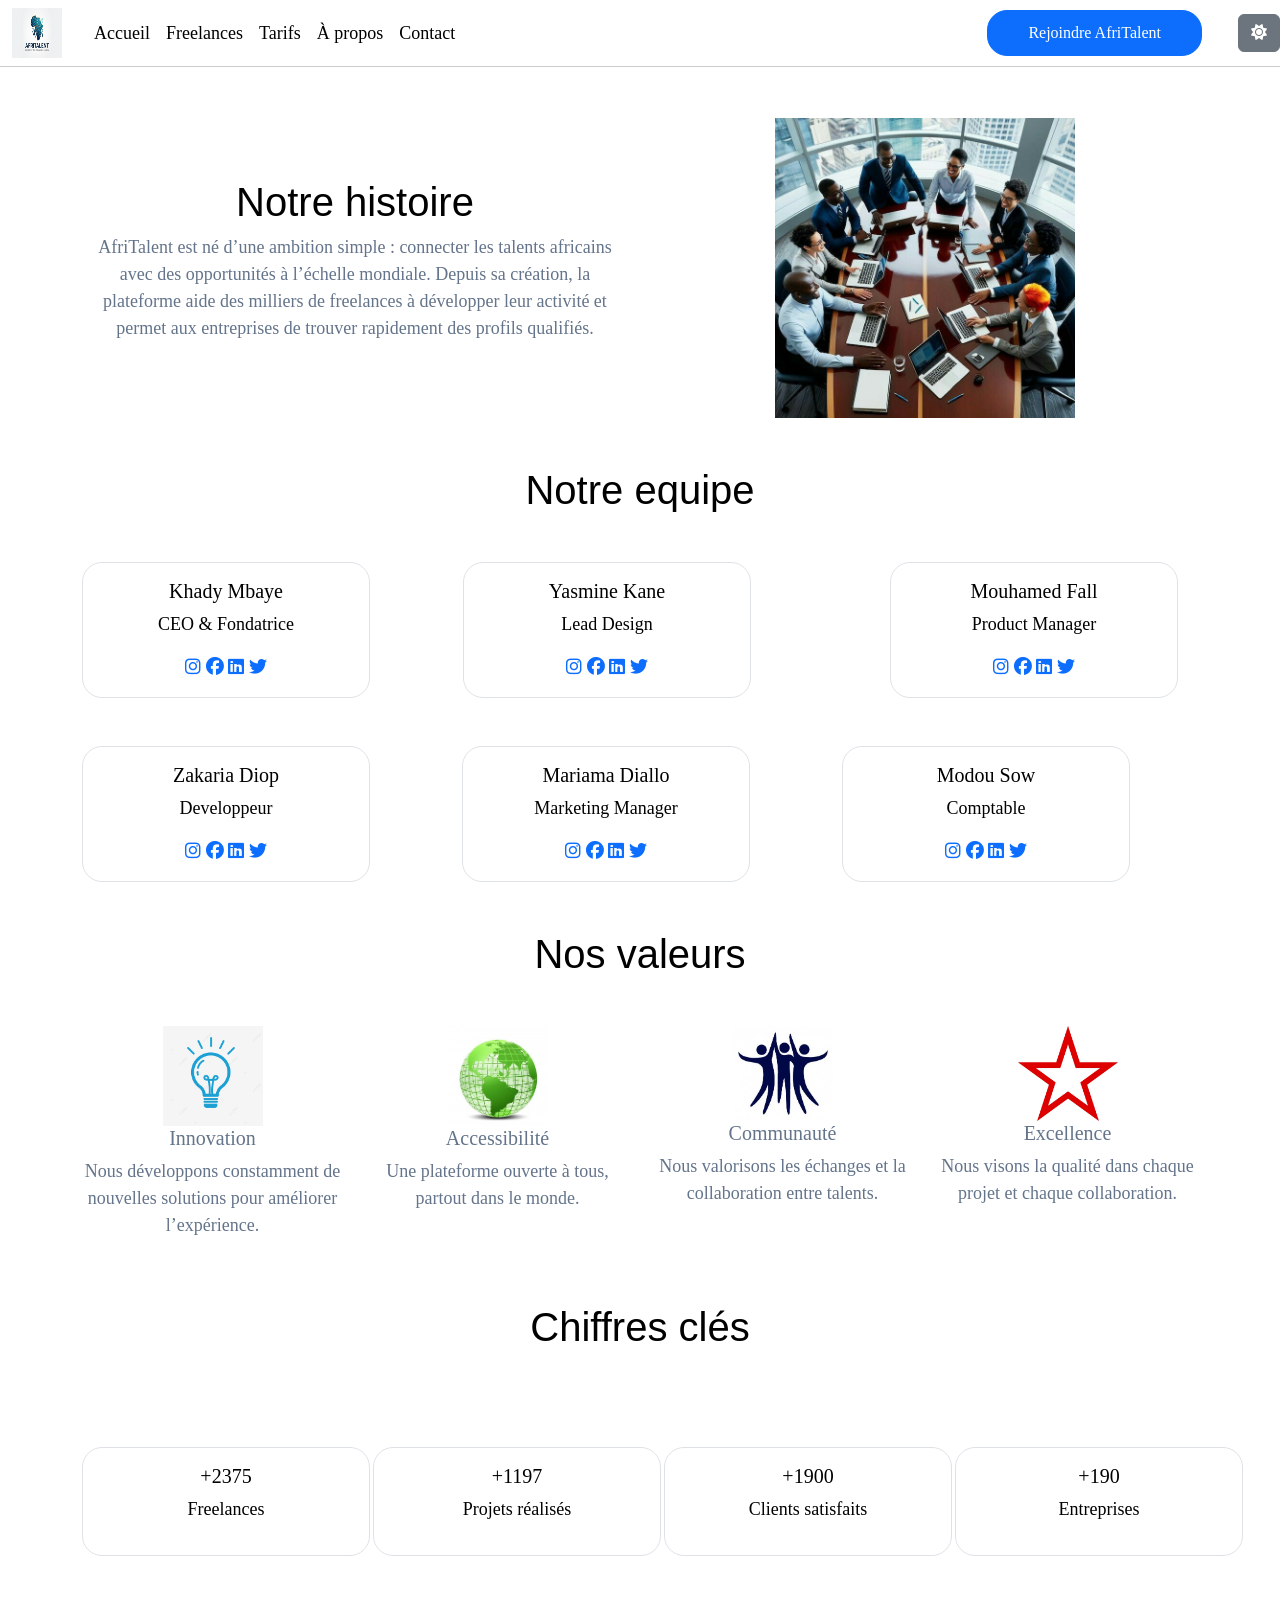
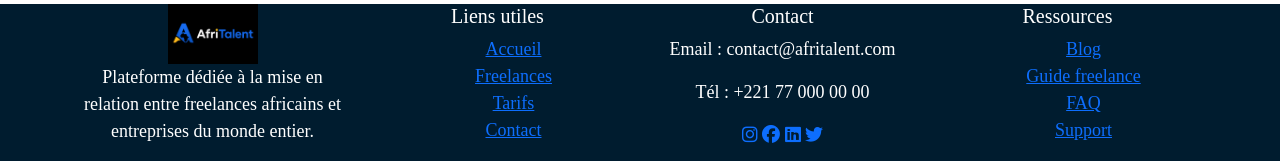
==== commit 63f228d7: "JS : compteurs animés au scroll et animations fade-in des sections" ====
--- a/about.html
+++ b/about.html
@@ -55,7 +55,7 @@
 
 
 
-<section id="Notre Histoire ">
+<section class="fondu" id="Notre Histoire ">
     <div class="container text-center">
         <div class="row align-items-center mb-5">
             <div class="col-md-6">
@@ -72,11 +72,11 @@
     </div>
 </section>
 <section id="L'équipe ">
-    <h1 class=" h1 text-center mt-5 mb-5">Notre equipe</h1>
+    <h1 class=" fondu h1 text-center mt-5 mb-5">Notre equipe</h1>
     <div class="container text-center">
         <div class="row">
             <div class="col">
-                <div class=" carte card mb-5" style="width: 18rem;">
+                <div class=" fondu carte card mb-5" style="width: 18rem;">
                     <div class="card-body">
                         <h5 class="card-title">Khady Mbaye</h5>
                         <p>CEO & Fondatrice</p>
@@ -88,7 +88,7 @@
                 </div>
             </div>
             <div class="col-5">
-                <div class=" carte card ms-5" style="width: 18rem;">
+                <div class=" fondu carte card ms-5" style="width: 18rem;">
                     <div class="card-body">
                         <h5 class="card-title">Yasmine Kane</h5>
                         <p>Lead Design</p>
@@ -100,7 +100,7 @@
                 </div>
             </div>
             <div class="col">
-                            <div class=" carte card " style="width: 18rem;">
+                            <div class=" fondu carte card " style="width: 18rem;">
                     <div class="card-body">
                         <h5 class="card-title">Mouhamed Fall</h5>
                         <p>Product Manager</p>
@@ -113,7 +113,7 @@
             </div>
 
             <div class="col">
-                <div class=" carte card" style="width: 18rem;">
+                <div class=" fondu carte card" style="width: 18rem;">
                     <div class="card-body">
                         <h5 class="card-title">Zakaria Diop</h5>
                         <p>Developpeur</p>
@@ -126,7 +126,7 @@
             </div>
 
             <div class="col">
-                <div class=" carte card" style="width: 18rem;">
+                <div class=" fondu carte card" style="width: 18rem;">
                     <div class="card-body">
                         <h5 class="card-title">Mariama Diallo</h5>
                         <p>Marketing Manager</p>
@@ -139,7 +139,7 @@
             </div>
 
             <div class="col">
-                <div class=" carte card" style="width: 18rem;">
+                <div class=" fondu carte card" style="width: 18rem;">
                     <div class="card-body">
                         <h5 class="card-title">Modou Sow</h5>
                         <p>Comptable</p>
@@ -154,7 +154,7 @@
         </div>
     </div> 
 </section>
-<section id="Nos valeurs ">
+<section class="fondu" id="Nos valeurs ">
 <h1 class=" h1 mb-5 text-center mt-5">Nos valeurs </h1>
 <div class="container text-center ">
   <div class="row row-cols-4">
@@ -181,47 +181,50 @@
   </div>
 </div>
 </section>
-<section id="Chiffres clés ">
-<h1 class="  h1 text-center mt-5">Chiffres clés</h1>
-<div class="container text-center">
+<section class="fondu" id="Chiffres-cles">
+  <h1 class="h1 text-center mt-5 ">Chiffres clés</h1>
+  <div class="container text-center">
     <div class="row row-cols-1 row-cols-sm-2 row-cols-md-4 g-5 my-5">
-        <div class="col">
-            <div class=" carte card" style="width: 18rem;">
-        <div class="card-body">
-        <h5 class="card-title">+10000</h5>
-        <p>Freelances</p>
-        </div>
-        </div>
-        </div>
-        <div class="col">
-            <div class=" carte card" style="width: 18rem;">
-    <div class="card-body">
-    <h5 class="card-title">+5000</h5>
-    <p>Projets réalisés</p>
+      
+      <div class="col">
+        <div class=" fondu carte card " style="width: 18rem;">
+          <div class="card-body">
+            <h5 class="card-title">+<span class="cpt" data-target="10000">0</span></h5>
+            <p>Freelances</p>
+          </div>
+        </div>
+      </div>
+      
+      <div class="col">
+        <div class=" fondu carte card" style="width: 18rem;">
+          <div class="card-body">
+            <h5 class="card-title">+<span class="cpt" data-target="5000">0</span></h5>
+            <p>Projets réalisés</p>
+          </div>
+        </div>
+      </div>
+      
+      <div class="col">
+        <div class=" fondu carte card" style="width: 18rem;">
+          <div class="card-body">
+            <h5 class="card-title">+<span class="cpt" data-target="8000">0</span></h5>
+            <p>Clients satisfaits</p>
+          </div>
+        </div>
+      </div>
+      
+      <div class="col">
+        <div class=" fondu carte card" style="width: 18rem;">
+          <div class="card-body">
+            <h5 class="card-title">+<span class="cpt" data-target="800">0</span></h5>
+            <p>Entreprises</p>
+          </div>
+        </div>
+      </div>
+
+    </div>
   </div>
-</div>
-        </div>
-        <div class="col">
-           <div class=" carte card" style="width: 18rem;">
-    <div class="card-body">
-    <h5 class="card-title">+8000</h5>
-    <p>Clients satisfait</p>
-  </div>
-</div>
-        </div>
-        <div class="col">
-            <div class=" carte card" style="width: 18rem;">
-    <div class="card-body">
-    <h5 class="card-title">+800</h5>
-    <p>Entreprise</p>
-  </div>
-</div>
-        </div>
-    </div>
-</div>
-
-</section>
-
+</section>
 
 <footer >
   <div class="container text-center ">
--- a/css/style.css
+++ b/css/style.css
@@ -283,7 +283,24 @@
   visibility: visible;
 }
 
-
-
-
-
+/*  L'état initial : invisible et poussé de 30px vers le bas */
+.fondu {
+  opacity: 0;
+  transform: translateY(30px);
+  visibility: hidden;
+  
+  /* Une transition fluide de 0.8 seconde */
+  transition: opacity 0.8s ease-out, transform 0.8s ease-out;
+  will-change: opacity, transform; /* Optimise les performances graphiques */
+}
+
+/*  L'état actif : déclenché par le JavaScript */
+.fondu.visible {
+  opacity: 1;
+  transform: translateY(0);
+  visibility: visible;
+}
+
+
+
+
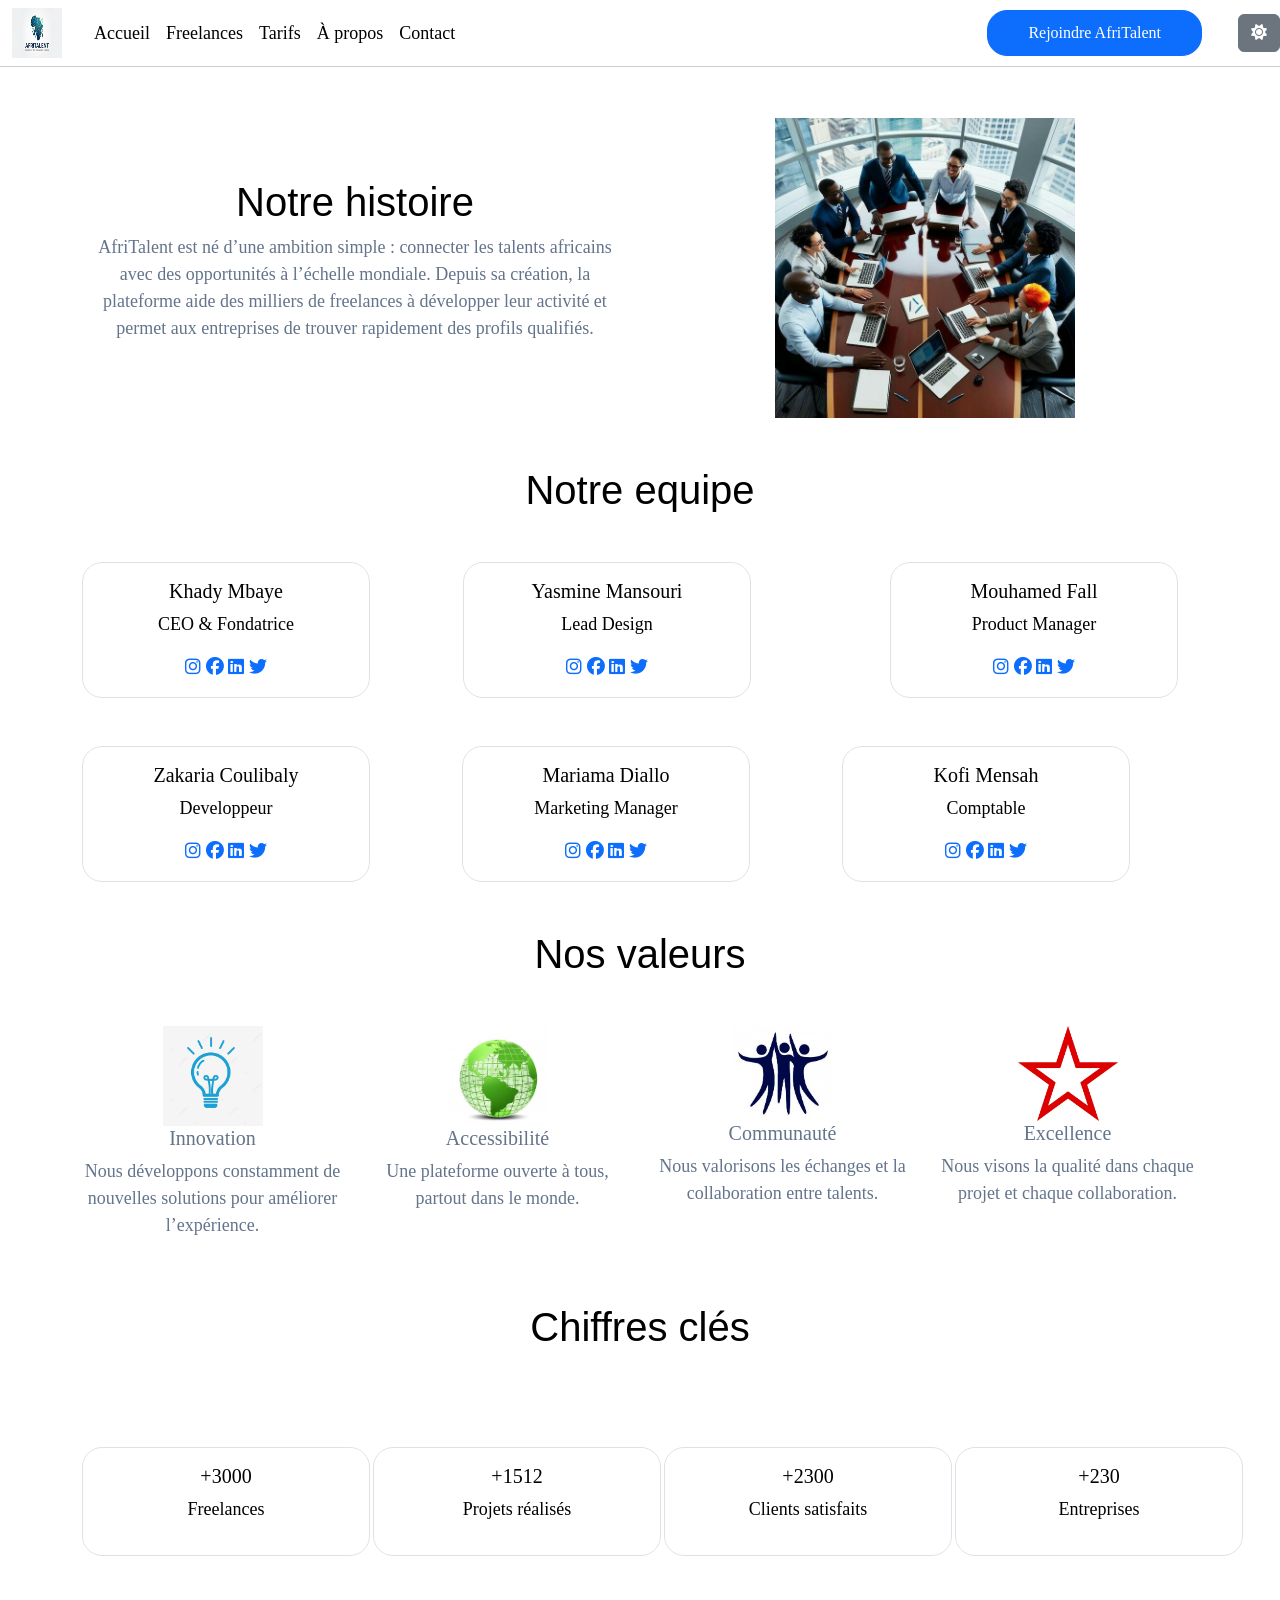
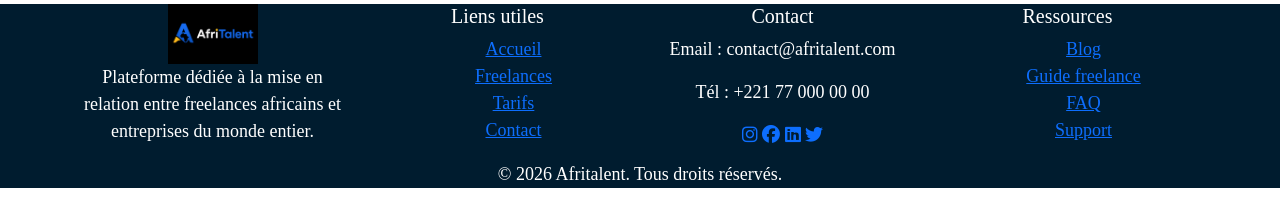
==== commit 8f259c27: "JS : filtrage dynamique des freelances et validation du formulaire de contact" ====
--- a/about.html
+++ b/about.html
@@ -90,7 +90,7 @@
             <div class="col-5">
                 <div class=" fondu carte card ms-5" style="width: 18rem;">
                     <div class="card-body">
-                        <h5 class="card-title">Yasmine Kane</h5>
+                        <h5 class="card-title">Yasmine Mansouri</h5>
                         <p>Lead Design</p>
                             <a href="https://www.instagram.com/"><i class="fa-brands fa-instagram"></i></a>
                             <a href="https://www.facebook.com/"><i class="fa-brands fa-facebook"></i></a>
@@ -115,7 +115,7 @@
             <div class="col">
                 <div class=" fondu carte card" style="width: 18rem;">
                     <div class="card-body">
-                        <h5 class="card-title">Zakaria Diop</h5>
+                        <h5 class="card-title">Zakaria Coulibaly</h5>
                         <p>Developpeur</p>
                             <a href="https://www.instagram.com/"><i class="fa-brands fa-instagram"></i></a>
                             <a href="https://www.facebook.com/"><i class="fa-brands fa-facebook"></i></a>
@@ -141,7 +141,7 @@
             <div class="col">
                 <div class=" fondu carte card" style="width: 18rem;">
                     <div class="card-body">
-                        <h5 class="card-title">Modou Sow</h5>
+                        <h5 class="card-title">Kofi Mensah</h5>
                         <p>Comptable</p>
                             <a href="https://www.instagram.com/"><i class="fa-brands fa-instagram"></i></a>
                             <a href="https://www.facebook.com/"><i class="fa-brands fa-facebook"></i></a>
@@ -265,6 +265,7 @@
     </div>
   </div>
 </div>
+<p class="text-center">&copy; <span id="annee"></span> Afritalent. Tous droits réservés.</p>
 </footer>
 <button type="button" id="retour" class=" retour btn btn-secondary"><i class="fa-solid fa-arrow-up"></i>
     </button>
--- a/css/style.css
+++ b/css/style.css
@@ -300,7 +300,13 @@
   transform: translateY(0);
   visibility: visible;
 }
-
-
-
-
+/*  Pour ajouter une transition douce à la disparition/apparition */
+
+/* La classe cachée  */
+.is-hidden {
+  display: none !important;
+}
+
+
+
+
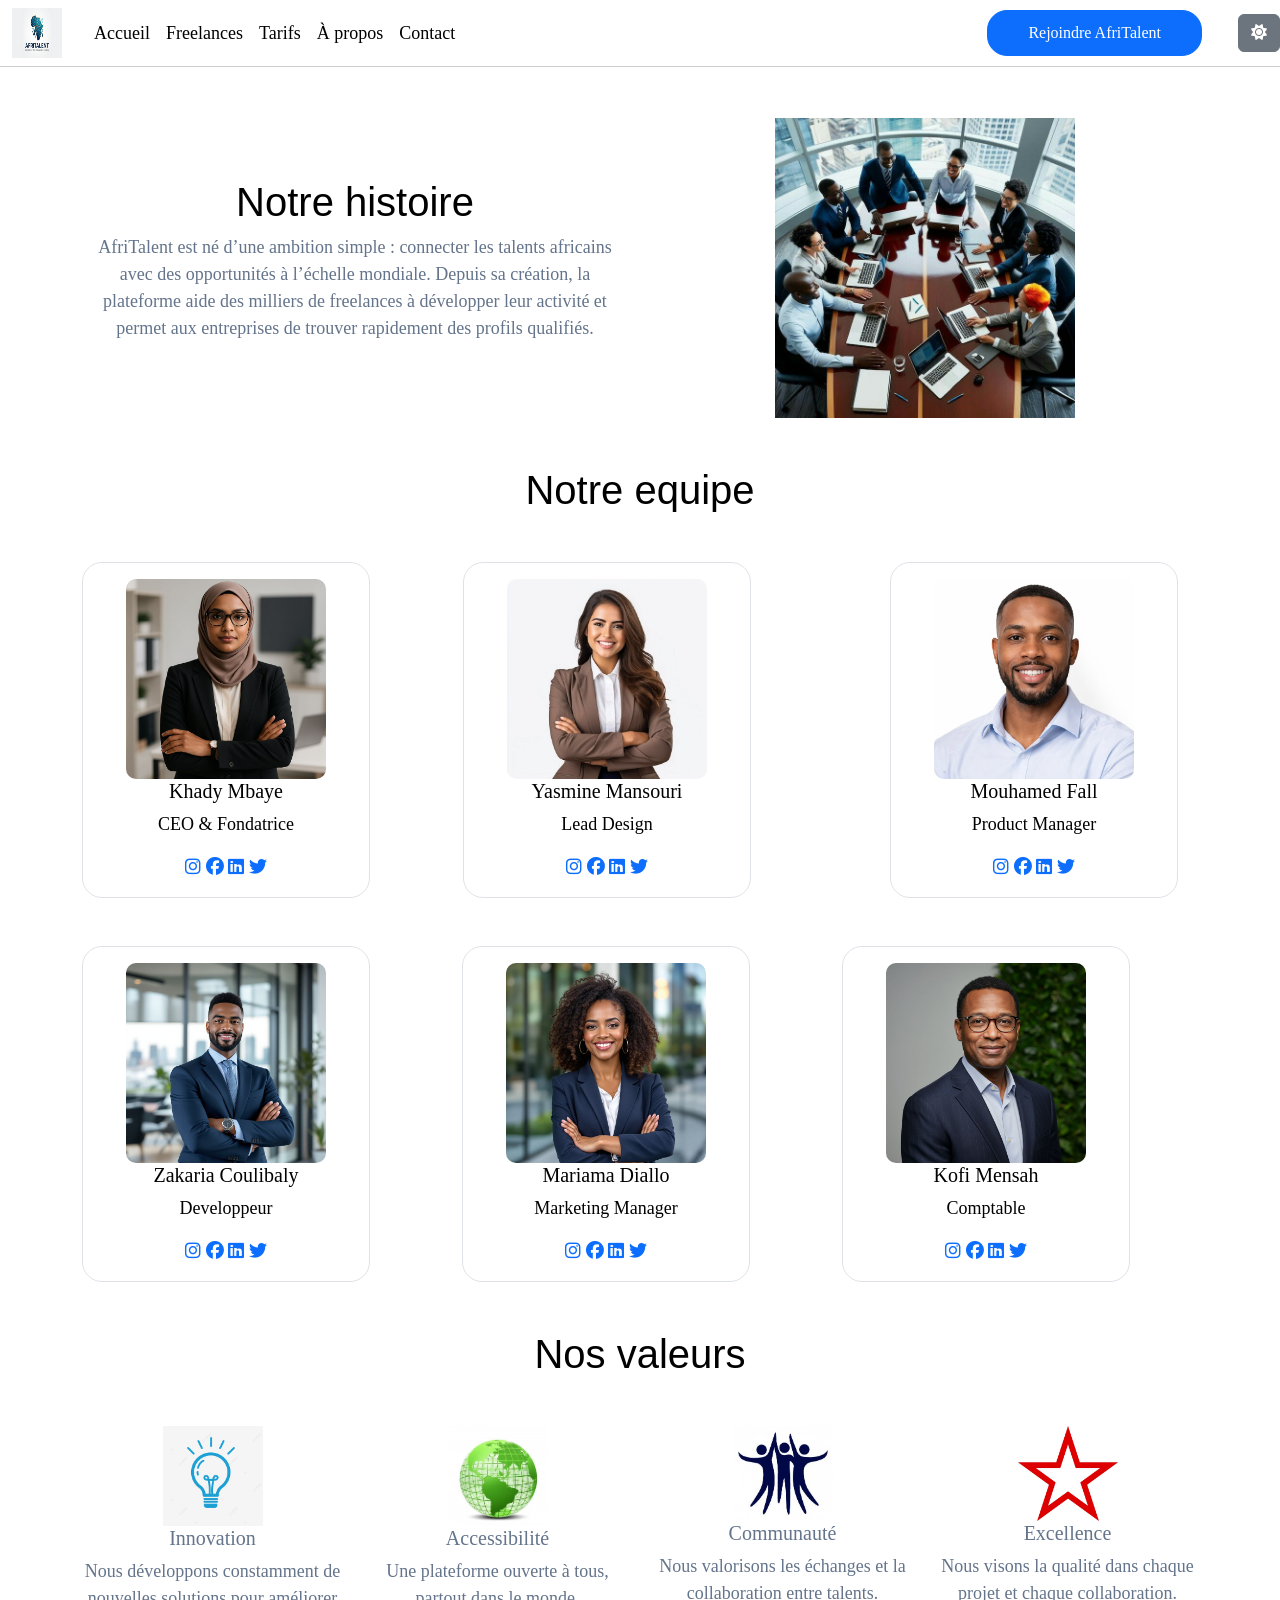
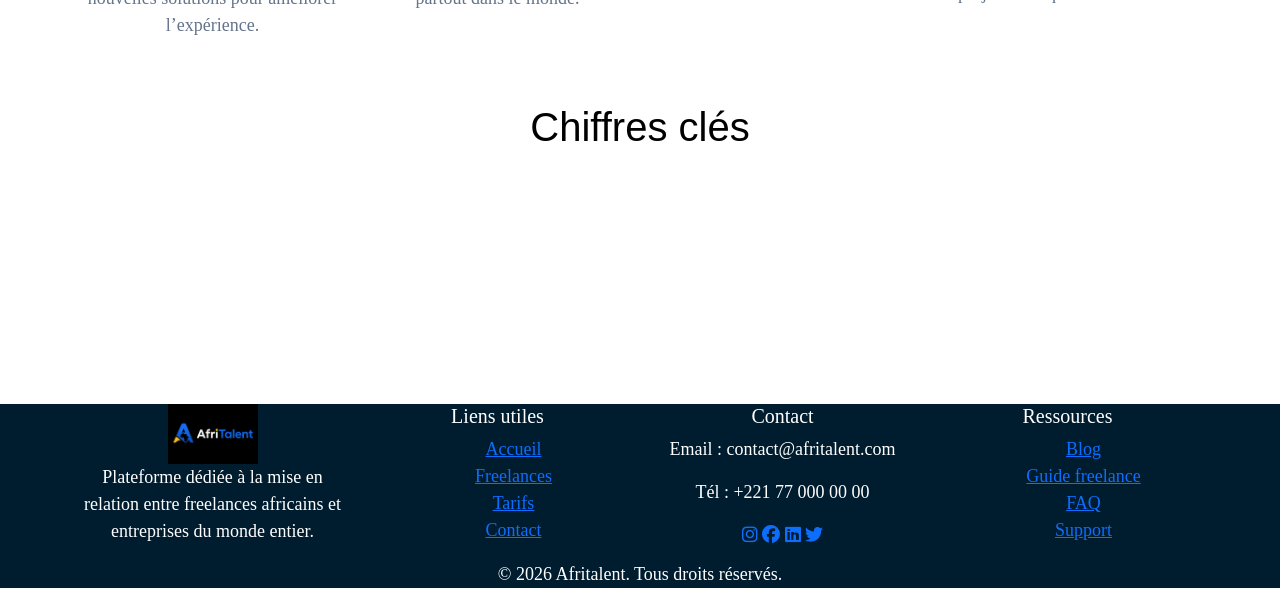
==== commit 7c889237: "Finalisation : corrections responsive, optimisation du code et commentaires" ====
--- a/about.html
+++ b/about.html
@@ -1,49 +1,56 @@
 <!DOCTYPE html>
 <html lang="en">
+
 <head>
+  <meta charset="UTF-8">
+  <meta name="viewport" content="width=device-width, initial-scale=1.0">
+  <title>À propos</title>
+  <html lang="fr">
+
+  <head>
     <meta charset="UTF-8">
-    <meta name="viewport" content="width=device-width, initial-scale=1.0"> 
-    <title>À propos</title>
-<html lang="fr">
-<head> 
-<meta charset="UTF-8"> 
-<meta name="viewport" content="width=device-width, initial-scale=1.0"> 
-<title>AfriTalent — Accueil</title> 
-<!-- Bootstrap 5 via CDN : feuille de style --> 
-<link 
-href="https://cdn.jsdelivr.net/npm/bootstrap@5.3.0/dist/css/bootstrap.min.css" 
-rel="stylesheet"> 
-<!-- Votre feuille de style personnelle --> 
-<link rel="stylesheet" href="css/style.css">
-<link rel="stylesheet" href="https://cdnjs.cloudflare.com/ajax/libs/font-awesome/6.5.0/css/all.min.css">
-</head>
-<body class="bg"> 
-<!-- Le contenu de la page sera ajoute ici --> 
-
-<nav class=" nav navbar fixed-top navbar-expand-lg navbar-light   ">
+    <meta name="viewport" content="width=device-width, initial-scale=1.0">
+    <title>AfriTalent — Accueil</title>
+    <!-- Bootstrap 5 via CDN : feuille de style -->
+    <link href="https://cdn.jsdelivr.net/npm/bootstrap@5.3.0/dist/css/bootstrap.min.css" rel="stylesheet">
+    <!-- Votre feuille de style personnelle -->
+    <link rel="stylesheet" href="css/style.css">
+    <link rel="stylesheet" href="https://cdnjs.cloudflare.com/ajax/libs/font-awesome/6.5.0/css/all.min.css">
+  </head>
+
+<body class="bg">
+  <!-- Le contenu de la page sera ajoute ici -->
+
+  <nav class=" nav navbar fixed-top navbar-expand-lg navbar-light   ">
     <div class="container-fluid">
       <img src="images/logo afritalent (2).png" width="50px" height="50px">
-      <button class="navbar-toggler" type="button" data-bs-toggle="collapse" data-bs-target="#navbarSupportedContent" aria-controls="navbarSupportedContent" aria-expanded="false" aria-label="Toggle navigation">
-      <span class="navbar-toggler-icon"></span>
+      <button class="navbar-toggler" type="button" data-bs-toggle="collapse" data-bs-target="#navbarSupportedContent"
+        aria-controls="navbarSupportedContent" aria-expanded="false" aria-label="Toggle navigation">
+        <span class="navbar-toggler-icon"></span>
       </button>
       <div class="collapse navbar-collapse container" id="navbarSupportedContent">
         <ul class="navbar-nav me-auto mb-2 mb-lg-0">
           <li class="nav-item">
             <a class="nav-link active" aria-current="page" href="index.html">Accueil</a>
-          </li><li class="nav-item">
+          </li>
+          <li class="nav-item">
             <a class="nav-link active" aria-current="page" href="freelance.html">Freelances</a>
-         </li><li class="nav-item">
+          </li>
+          <li class="nav-item">
             <a class="nav-link active" aria-current="page" href="tarif.html">Tarifs</a>
-          </li><li class="nav-item">
+          </li>
+          <li class="nav-item">
             <a class="nav-link active" aria-current="page" href="about.html">À propos</a>
-          </li><li class="nav-item">
+          </li>
+          <li class="nav-item">
             <!-- <a class="nav-link active" aria-current="page" href="index.html">Blog</a> -->
-         </li><li class="nav-item">
+          </li>
+          <li class="nav-item">
             <a class="nav-link active" aria-current="page" href="contact.html">Contact</a>
           </li>
         </ul>
-        <form class="d-flex">     
-          <button class=" ins btn  btn-primary" type="submit" >Rejoindre AfriTalent </button>
+        <form class="d-flex">
+          <button class=" ins btn  btn-primary" type="submit">Rejoindre AfriTalent </button>
         </form>
       </div>
     </div>
@@ -55,231 +62,236 @@
 
 
 
-<section class="fondu" id="Notre Histoire ">
+  <section class="fondu" id="Notre Histoire ">
     <div class="container text-center">
-        <div class="row align-items-center mb-5">
-            <div class="col-md-6">
-                <h1  class=" h1 mt-5">Notre histoire</h1>
-                <p class="hist">AfriTalent est né d’une ambition simple : connecter les talents africains 
-                avec des opportunités à l’échelle mondiale. Depuis sa création, la plateforme 
-                aide des milliers de freelances à développer leur activité et permet aux 
-                entreprises de trouver rapidement des profils qualifiés.</p>
-            </div>
-            <div class="col-md-6 mt-5">
-                <img src="images/notre histoire.jpg" width="300px" >
-            </div>
-        </div>
-    </div>
-</section>
-<section id="L'équipe ">
+      <div class="row align-items-center mb-5">
+        <div class="col-md-6">
+          <h1 class=" h1 mt-5">Notre histoire</h1>
+          <p class="hist">AfriTalent est né d’une ambition simple : connecter les talents africains
+            avec des opportunités à l’échelle mondiale. Depuis sa création, la plateforme
+            aide des milliers de freelances à développer leur activité et permet aux
+            entreprises de trouver rapidement des profils qualifiés.</p>
+        </div>
+        <div class="col-md-6 mt-5">
+          <img src="images/notre histoire.jpg" width="300px">
+        </div>
+      </div>
+    </div>
+  </section>
+  <section id="L'équipe ">
     <h1 class=" fondu h1 text-center mt-5 mb-5">Notre equipe</h1>
     <div class="container text-center">
-        <div class="row">
-            <div class="col">
-                <div class=" fondu carte card mb-5" style="width: 18rem;">
-                    <div class="card-body">
-                        <h5 class="card-title">Khady Mbaye</h5>
-                        <p>CEO & Fondatrice</p>
-                            <a href="https://www.instagram.com/"><i class="fa-brands fa-instagram"></i></a>
-                            <a href="https://www.facebook.com/"><i class="fa-brands fa-facebook"></i></a>
-                            <a href="https://www.linkedin.com/"><i class="fa-brands fa-linkedin"></i></a>
-                            <a href="https://twitter.com/"><i class="fa-brands fa-twitter"></i></a>
-                    </div>
-                </div>
-            </div>
-            <div class="col-5">
-                <div class=" fondu carte card ms-5" style="width: 18rem;">
-                    <div class="card-body">
-                        <h5 class="card-title">Yasmine Mansouri</h5>
-                        <p>Lead Design</p>
-                            <a href="https://www.instagram.com/"><i class="fa-brands fa-instagram"></i></a>
-                            <a href="https://www.facebook.com/"><i class="fa-brands fa-facebook"></i></a>
-                            <a href="https://www.linkedin.com/"><i class="fa-brands fa-linkedin"></i></a>
-                            <a href="https://twitter.com/"><i class="fa-brands fa-twitter"></i></a>
-                    </div>
-                </div>
-            </div>
-            <div class="col">
-                            <div class=" fondu carte card " style="width: 18rem;">
-                    <div class="card-body">
-                        <h5 class="card-title">Mouhamed Fall</h5>
-                        <p>Product Manager</p>
-                            <a href="https://www.instagram.com/"><i class="fa-brands fa-instagram"></i></a>
-                            <a href="https://www.facebook.com/"><i class="fa-brands fa-facebook"></i></a>
-                            <a href="https://www.linkedin.com/"><i class="fa-brands fa-linkedin"></i></a>
-                            <a href="https://twitter.com/"><i class="fa-brands fa-twitter"></i></a>
-                    </div>
-                </div>
-            </div>
-
-            <div class="col">
-                <div class=" fondu carte card" style="width: 18rem;">
-                    <div class="card-body">
-                        <h5 class="card-title">Zakaria Coulibaly</h5>
-                        <p>Developpeur</p>
-                            <a href="https://www.instagram.com/"><i class="fa-brands fa-instagram"></i></a>
-                            <a href="https://www.facebook.com/"><i class="fa-brands fa-facebook"></i></a>
-                            <a href="https://www.linkedin.com/"><i class="fa-brands fa-linkedin"></i></a>
-                            <a href="https://twitter.com/"><i class="fa-brands fa-twitter"></i></a>
-                    </div>
-                </div>
-            </div>
-
-            <div class="col">
-                <div class=" fondu carte card" style="width: 18rem;">
-                    <div class="card-body">
-                        <h5 class="card-title">Mariama Diallo</h5>
-                        <p>Marketing Manager</p>
-                            <a href="https://www.instagram.com/"><i class="fa-brands fa-instagram"></i></a>
-                            <a href="https://www.facebook.com/"><i class="fa-brands fa-facebook"></i></a>
-                            <a href="https://www.linkedin.com/"><i class="fa-brands fa-linkedin"></i></a>
-                            <a href="https://twitter.com/"><i class="fa-brands fa-twitter"></i></a>
-                    </div>
-                </div>
-            </div>
-
-            <div class="col">
-                <div class=" fondu carte card" style="width: 18rem;">
-                    <div class="card-body">
-                        <h5 class="card-title">Kofi Mensah</h5>
-                        <p>Comptable</p>
-                            <a href="https://www.instagram.com/"><i class="fa-brands fa-instagram"></i></a>
-                            <a href="https://www.facebook.com/"><i class="fa-brands fa-facebook"></i></a>
-                            <a href="https://www.linkedin.com/"><i class="fa-brands fa-linkedin"></i></a>
-                            <a href="https://twitter.com/"><i class="fa-brands fa-twitter"></i></a>
-                    </div>
-                </div>
-            </div>
-                    
-        </div>
-    </div> 
-</section>
-<section class="fondu" id="Nos valeurs ">
-<h1 class=" h1 mb-5 text-center mt-5">Nos valeurs </h1>
-<div class="container text-center ">
-  <div class="row row-cols-4">
-    <div class="col">
-       <img src="images/val1.jpg" width="100px">
-       <h5 class="inov">Innovation</h5>
-        <p class="inov">Nous développons constamment de nouvelles solutions pour améliorer l’expérience.</p>
-    </div>
-    <div class="col">
-        <img src="images/val2.jpg" width="100px">
-        <h5 class="inov">Accessibilité</h5>
-      <p class="inov">Une plateforme ouverte à tous, partout dans le monde.</p>
-    </div>
-    <div class="col">
-        <img src="images/val3.jpg"  width="100px">
-        <h5 class="inov">Communauté</h5>
-      <p class="inov">Nous valorisons les échanges et la collaboration entre talents.</p>
-    </div>
-    <div class="col">
-        <img src="images/val4.jpg" width="100px">
-        <h5 class="inov">Excellence</h5>
-      <p class="inov">Nous visons la qualité dans chaque projet et chaque collaboration.</p>
-    </div>
-  </div>
-</div>
-</section>
-<section class="fondu" id="Chiffres-cles">
-  <h1 class="h1 text-center mt-5 ">Chiffres clés</h1>
-  <div class="container text-center">
-    <div class="row row-cols-1 row-cols-sm-2 row-cols-md-4 g-5 my-5">
-      
-      <div class="col">
-        <div class=" fondu carte card " style="width: 18rem;">
-          <div class="card-body">
-            <h5 class="card-title">+<span class="cpt" data-target="10000">0</span></h5>
-            <p>Freelances</p>
-          </div>
-        </div>
-      </div>
-      
-      <div class="col">
-        <div class=" fondu carte card" style="width: 18rem;">
-          <div class="card-body">
-            <h5 class="card-title">+<span class="cpt" data-target="5000">0</span></h5>
-            <p>Projets réalisés</p>
-          </div>
-        </div>
-      </div>
-      
-      <div class="col">
-        <div class=" fondu carte card" style="width: 18rem;">
-          <div class="card-body">
-            <h5 class="card-title">+<span class="cpt" data-target="8000">0</span></h5>
-            <p>Clients satisfaits</p>
-          </div>
-        </div>
-      </div>
-      
-      <div class="col">
-        <div class=" fondu carte card" style="width: 18rem;">
-          <div class="card-body">
-            <h5 class="card-title">+<span class="cpt" data-target="800">0</span></h5>
-            <p>Entreprises</p>
-          </div>
-        </div>
-      </div>
-
-    </div>
-  </div>
-</section>
-
-<footer >
-  <div class="container text-center ">
-  <div class="row align-items-start">
-    <div class="col">
-      <img src="images/logofooter.png" width="90px">
-      <p>
-          Plateforme dédiée à la mise en relation entre freelances africains 
-          et entreprises du monde entier.
-        </p>
-    </div>
-    <div class="col">
-      <h5>Liens utiles</h5>
-      <ul type="none">
-        <li><a href="#">Accueil</a></li>
-          <li><a href="#">Freelances</a></li>
-          <li><a href="#">Tarifs</a></li>
-          <li><a href="#">Contact</a></li>
-      </ul>
-    </div>
-    <div class="col">
-      <h5>Contact</h5>
-      <p>Email : contact@afritalent.com</p>
-        <p>Tél : +221 77 000 00 00</p>
-        <a href="https://www.instagram.com/"><i class="fa-brands fa-instagram"></i></a>
-        <a href="https://www.facebook.com/"><i class="fa-brands fa-facebook"></i></a>
-        <a href="https://www.linkedin.com/"><i class="fa-brands fa-linkedin"></i></a>
-        <a href="https://twitter.com/"><i class="fa-brands fa-twitter"></i></a>
-    </div>
-    <div class="col">
-      <h5>Ressources</h5>
-      <ul type="none">
-        <li><a href="#">Blog</a></li>
-          <li><a href="#">Guide freelance</a></li>
-          <li><a href="#">FAQ</a></li>
-          <li><a href="#">Support</a></li>
-      </ul>
-    </div>
-  </div>
-</div>
-<p class="text-center">&copy; <span id="annee"></span> Afritalent. Tous droits réservés.</p>
-</footer>
-<button type="button" id="retour" class=" retour btn btn-secondary"><i class="fa-solid fa-arrow-up"></i>
-    </button>
-<!-- Bootstrap 5 via CDN : script JavaScript --> 
-<script 
-src="https://cdn.jsdelivr.net/npm/bootstrap@5.3.0/dist/js/bootstrap.bundle.min.js"
-></script> 
-<!-- Votre script JavaScript --> 
-<script src="js/main.js"></script>
-
-
-    
-
-
-    
+      <div class="row">
+        <div class="col">
+          <div class=" fondu carte card mb-5" style="width: 18rem;">
+            <div class="card-body">
+              <img src="images/equipes2.jpg" width="200px" class="equipes">
+              <h5 class="card-title">Khady Mbaye</h5>
+              <p>CEO & Fondatrice</p>
+              <a href="https://www.instagram.com/"><i class="fa-brands fa-instagram"></i></a>
+              <a href="https://www.facebook.com/"><i class="fa-brands fa-facebook"></i></a>
+              <a href="https://www.linkedin.com/"><i class="fa-brands fa-linkedin"></i></a>
+              <a href="https://twitter.com/"><i class="fa-brands fa-twitter"></i></a>
+            </div>
+          </div>
+        </div>
+        <div class="col-5">
+          <div class=" fondu carte card ms-5" style="width: 18rem;">
+            <div class="card-body">
+              <img src="images/equipes1.jpg" width="200px" class="equipes">
+              <h5 class="card-title">Yasmine Mansouri</h5>
+              <p>Lead Design</p>
+              <a href="https://www.instagram.com/"><i class="fa-brands fa-instagram"></i></a>
+              <a href="https://www.facebook.com/"><i class="fa-brands fa-facebook"></i></a>
+              <a href="https://www.linkedin.com/"><i class="fa-brands fa-linkedin"></i></a>
+              <a href="https://twitter.com/"><i class="fa-brands fa-twitter"></i></a>
+            </div>
+          </div>
+        </div>
+        <div class="col">
+          <div class=" fondu carte card " style="width: 18rem;">
+            <div class="card-body">
+              <img src="images/equipes3.jpg" width="200px" class="equipes">
+              <h5 class="card-title">Mouhamed Fall</h5>
+              <p>Product Manager</p>
+              <a href="https://www.instagram.com/"><i class="fa-brands fa-instagram"></i></a>
+              <a href="https://www.facebook.com/"><i class="fa-brands fa-facebook"></i></a>
+              <a href="https://www.linkedin.com/"><i class="fa-brands fa-linkedin"></i></a>
+              <a href="https://twitter.com/"><i class="fa-brands fa-twitter"></i></a>
+            </div>
+          </div>
+        </div>
+
+        <div class="col">
+          <div class=" fondu carte card" style="width: 18rem;">
+            <div class="card-body">
+              <img src="images/equipes4.jpg" width="200px" class="equipes">
+              <h5 class="card-title">Zakaria Coulibaly</h5>
+              <p>Developpeur</p>
+              <a href="https://www.instagram.com/"><i class="fa-brands fa-instagram"></i></a>
+              <a href="https://www.facebook.com/"><i class="fa-brands fa-facebook"></i></a>
+              <a href="https://www.linkedin.com/"><i class="fa-brands fa-linkedin"></i></a>
+              <a href="https://twitter.com/"><i class="fa-brands fa-twitter"></i></a>
+            </div>
+          </div>
+        </div>
+
+        <div class="col">
+          <div class=" fondu carte card" style="width: 18rem;">
+            <div class="card-body">
+              <img src="images/equipes5.jpg" width="200px" class="equipes">
+              <h5 class="card-title">Mariama Diallo</h5>
+              <p>Marketing Manager</p>
+              <a href="https://www.instagram.com/"><i class="fa-brands fa-instagram"></i></a>
+              <a href="https://www.facebook.com/"><i class="fa-brands fa-facebook"></i></a>
+              <a href="https://www.linkedin.com/"><i class="fa-brands fa-linkedin"></i></a>
+              <a href="https://twitter.com/"><i class="fa-brands fa-twitter"></i></a>
+            </div>
+          </div>
+        </div>
+
+        <div class="col">
+          <div class=" fondu carte card" style="width: 18rem;">
+            <div class="card-body">
+              <img src="images/equipes6.jpg" width="200px" class="equipes">
+              <h5 class="card-title">Kofi Mensah</h5>
+              <p>Comptable</p>
+              <a href="https://www.instagram.com/"><i class="fa-brands fa-instagram"></i></a>
+              <a href="https://www.facebook.com/"><i class="fa-brands fa-facebook"></i></a>
+              <a href="https://www.linkedin.com/"><i class="fa-brands fa-linkedin"></i></a>
+              <a href="https://twitter.com/"><i class="fa-brands fa-twitter"></i></a>
+            </div>
+          </div>
+        </div>
+
+      </div>
+    </div>
+  </section>
+  <section class="fondu" id="Nos valeurs ">
+    <h1 class=" h1 mb-5 text-center mt-5">Nos valeurs </h1>
+    <div class="container text-center ">
+      <div class="row row-cols-4">
+        <div class="col">
+          <img src="images/val1.jpg" width="100px">
+          <h5 class="inov">Innovation</h5>
+          <p class="inov">Nous développons constamment de nouvelles solutions pour améliorer l’expérience.</p>
+        </div>
+        <div class="col">
+          <img src="images/val2.jpg" width="100px">
+          <h5 class="inov">Accessibilité</h5>
+          <p class="inov">Une plateforme ouverte à tous, partout dans le monde.</p>
+        </div>
+        <div class="col">
+          <img src="images/val3.jpg" width="100px">
+          <h5 class="inov">Communauté</h5>
+          <p class="inov">Nous valorisons les échanges et la collaboration entre talents.</p>
+        </div>
+        <div class="col">
+          <img src="images/val4.jpg" width="100px">
+          <h5 class="inov">Excellence</h5>
+          <p class="inov">Nous visons la qualité dans chaque projet et chaque collaboration.</p>
+        </div>
+      </div>
+    </div>
+  </section>
+  <section class="fondu" id="Chiffres-cles">
+    <h1 class="h1 text-center mt-5 ">Chiffres clés</h1>
+    <div class="container text-center">
+      <div class="row row-cols-1 row-cols-sm-2 row-cols-md-4 g-5 my-5">
+
+        <div class="col">
+          <div class=" fondu carte card " style="width: 18rem;">
+            <div class="card-body">
+              <h5 class="card-title">+<span class="cpt" data-target="10000">0</span></h5>
+              <p>Freelances</p>
+            </div>
+          </div>
+        </div>
+
+        <div class="col">
+          <div class=" fondu carte card" style="width: 18rem;">
+            <div class="card-body">
+              <h5 class="card-title">+<span class="cpt" data-target="5000">0</span></h5>
+              <p>Projets réalisés</p>
+            </div>
+          </div>
+        </div>
+
+        <div class="col">
+          <div class=" fondu carte card" style="width: 18rem;">
+            <div class="card-body">
+              <h5 class="card-title">+<span class="cpt" data-target="8000">0</span></h5>
+              <p>Clients satisfaits</p>
+            </div>
+          </div>
+        </div>
+
+        <div class="col">
+          <div class=" fondu carte card" style="width: 18rem;">
+            <div class="card-body">
+              <h5 class="card-title">+<span class="cpt" data-target="800">0</span></h5>
+              <p>Entreprises</p>
+            </div>
+          </div>
+        </div>
+
+      </div>
+    </div>
+  </section>
+
+  <footer>
+    <div class="container text-center ">
+      <div class="row align-items-start">
+        <div class="col">
+          <img src="images/logofooter.png" width="90px">
+          <p>
+            Plateforme dédiée à la mise en relation entre freelances africains
+            et entreprises du monde entier.
+          </p>
+        </div>
+        <div class="col">
+          <h5>Liens utiles</h5>
+          <ul type="none">
+            <li><a href="#">Accueil</a></li>
+            <li><a href="#">Freelances</a></li>
+            <li><a href="#">Tarifs</a></li>
+            <li><a href="#">Contact</a></li>
+          </ul>
+        </div>
+        <div class="col">
+          <h5>Contact</h5>
+          <p>Email : contact@afritalent.com</p>
+          <p>Tél : +221 77 000 00 00</p>
+          <a href="https://www.instagram.com/"><i class="fa-brands fa-instagram"></i></a>
+          <a href="https://www.facebook.com/"><i class="fa-brands fa-facebook"></i></a>
+          <a href="https://www.linkedin.com/"><i class="fa-brands fa-linkedin"></i></a>
+          <a href="https://twitter.com/"><i class="fa-brands fa-twitter"></i></a>
+        </div>
+        <div class="col">
+          <h5>Ressources</h5>
+          <ul type="none">
+            <li><a href="#">Blog</a></li>
+            <li><a href="#">Guide freelance</a></li>
+            <li><a href="#">FAQ</a></li>
+            <li><a href="#">Support</a></li>
+          </ul>
+        </div>
+      </div>
+    </div>
+    <p class="text-center">&copy; <span id="annee"></span> Afritalent. Tous droits réservés.</p>
+  </footer>
+  <button type="button" id="retour" class=" retour btn btn-secondary"><i class="fa-solid fa-arrow-up"></i>
+  </button>
+  <!-- Bootstrap 5 via CDN : script JavaScript -->
+  <script src="https://cdn.jsdelivr.net/npm/bootstrap@5.3.0/dist/js/bootstrap.bundle.min.js"></script>
+  <!-- Votre script JavaScript -->
+  <script src="js/main.js"></script>
+
+
+
+
+
+
 </body>
+
 </html>
--- a/css/style.css
+++ b/css/style.css
@@ -1,297 +1,382 @@
-
+/* Supprime les marges et espacements par défaut de tous les éléments */
 * {
-    margin: 0;
-    padding: 0;}
-.nav{
-   border-bottom: 1px solid rgba(0, 0, 0, 0.2);
-    background-color: white;
-    transition: padding 0.3s ease, background-color 0.3s ease, box-shadow 0.3s ease;
-}
+  margin: 0;
+  padding: 0;
+}
+
+/*  Barre de navigation */
+.nav {
+  /* Ajoute une bordure en bas de la navbar */
+  border-bottom: 1px solid rgba(0, 0, 0, 0.2);
+  /* Définit un fond blanc */
+  background-color: white;
+  /* Ajoute une transition fluide lors des changements */
+  transition: padding 0.3s ease, background-color 0.3s ease, box-shadow 0.3s ease;
+}
+
+/* Style de la navbar lorsque la page défile */
 .nav.scrolled {
-  padding: 15px 50px; /* Réduis ces valeurs selon tes goûts pour l'effet "shrink" */
-  background-color: #1E293B !important; /* Force le nouveau fond opaque (Bleu Confiance) */
-  box-shadow: 0 4px 20px rgba(0, 0, 0, 0.15); /* L'ombre portée */
-}
+  padding: 15px 50px;
+  /* Réduis la taille pour l'effet shrink */
+  background-color: #1E293B !important;
+  /* Force le nouveau fond opaque  */
+  box-shadow: 0 4px 20px rgba(0, 0, 0, 0.15);
+  /* Ajoute une ombre sous la navbar */
+}
+
+/* Change la couleur des liens lorsque la navbar défile */
 .nav.scrolled a {
-  color: #FFFFFF !important; /* Force les liens en blanc si ton fond devient sombre */
-}
-
+  color: #FFFFFF !important;
+  /* Force les liens en blanc si ton fond devient sombre */
+}
+
+/* STYLE GÉNÉRAL DE LA PAGE */
 body {
-  /* background-color: rgb(238, 238, 238); */
+  /* Décale le contenu pour laisser la place à la navbar */
   padding-top: 70px;
-  /* font-family: var(--font-inter); */
- font-family: 'Times New Roman', Times, serif;
- font-size: large;
- /* background: #EEEDFF; */
- 
-}
-.ins{
+  /* Police utilisée sur le site */
+  font-family: 'Times New Roman', Times, serif;
+  /* Taille du texte */
+  font-size: large;
+
+
+}
+
+/* BOUTONS */
+.ins {
   padding: 10px 40px;
-   border-radius: 20px;
-}
-
-.into{
+  border-radius: 20px;
+}
+
+/* BADGE D'INTRODUCTION */
+.into {
   color: #4f8ef7;
-    border: 1px solid #3a7cec;
-    background-color: #b2cbef;
-    padding: 5px 10px;
-    display: inline-block;
-    border-radius: 20px;
-}
-.afri{
+  border: 1px solid #3a7cec;
+  background-color: #b2cbef;
+  padding: 5px 10px;
+  display: inline-block;
+  border-radius: 20px;
+}
+
+/* Couleur spéciale utilisée pour certains textes */
+.afri {
   color: #7db4ff;
 }
 
-.carte{
-  border-radius: 20px;
-  transition: 0.3s;
-   background: #4572cd19;
-  color: #64748b;
- border: 1px solid #e5e7eb;
-}
-.carte:hover{
-  transform: translateY(-5px);
-  box-shadow: 0 8px 20px rgba(59,130,246,0.25);
-}
-.carte0{
+/* LES CARTES */
+.carte {
+  border-radius: 20px;
+  /* Animation fluide */
+  transition: 0.3s;
+  /* Couleur de fond */
+  background: #4572cd19;
+  color: #64748b;
+  border: 1px solid #e5e7eb;
+}
+
+/* Effet au survol de la souris */
+.carte:hover {
+  /* Fait légèrement monter la carte */
+  transform: translateY(-5px);
+  /* Ajoute une ombre */
+  box-shadow: 0 8px 20px rgba(59, 130, 246, 0.25);
+}
+
+.carte0 {
   border-radius: 20px;
   transition: 0.3s;
   justify-content: center;
-  
-}
-.carte0:hover{  
+
+}
+
+.carte0:hover {
   transform: translateY(-5px);
   box-shadow: 0 8px 20px rgba(218, 226, 197, 0.874);
-  
-}
-  
-.carte1{
-  border-radius: 20px;
-  transition: 0.3s;
-  background: #4572cd19;
-  color: #64748b;
-  border: 1px solid #e5e7eb;
-}
-.carte1:hover{
+
+}
+
+.carte1 {
+  border-radius: 20px;
+  transition: 0.3s;
+  background: #4572cd19;
+  color: #64748b;
+  border: 1px solid #e5e7eb;
+}
+
+.carte1:hover {
   transform: translateY(-5px);
   box-shadow: 0 8px 20px rgba(187, 18, 217, 0.616);
-  
-}
-.carte2{
-  border-radius: 20px;
-  transition: 0.3s;
-  background: #4572cd19;
-  color: #64748b;
-  border: 1px solid #e5e7eb;
-}
-.carte2:hover{
+
+}
+
+.carte2 {
+  border-radius: 20px;
+  transition: 0.3s;
+  background: #4572cd19;
+  color: #64748b;
+  border: 1px solid #e5e7eb;
+}
+
+.carte2:hover {
   transform: translateY(-5px);
   box-shadow: 0 8px 20px rgba(243, 166, 34, 0.742);
 }
-.carte3{
-  border-radius: 20px;
-  transition: 0.3s;
-  background: #4572cd19;
-  color: #64748b;
-  border: 1px solid #e5e7eb;
-}
-.carte3:hover{
+
+.carte3 {
+  border-radius: 20px;
+  transition: 0.3s;
+  background: #4572cd19;
+  color: #64748b;
+  border: 1px solid #e5e7eb;
+}
+
+.carte3:hover {
   transform: translateY(-5px);
   box-shadow: 0 8px 20px rgba(20, 209, 99, 0.605);
 }
-.carte4{
-  border-radius: 20px;
-  transition: 0.3s;
-  background: #4572cd19;
-  color: #64748b;
-  border: 1px solid #e5e7eb;
-}
-.carte4:hover{
+
+.carte4 {
+  border-radius: 20px;
+  transition: 0.3s;
+  background: #4572cd19;
+  color: #64748b;
+  border: 1px solid #e5e7eb;
+}
+
+.carte4:hover {
   transform: translateY(-5px);
   box-shadow: 0 8px 20px rgba(7, 96, 230, 0.605);
 }
-.carte5{
-  border-radius: 20px;
-  transition: 0.3s;
-  background: #4572cd19;
-  color: #64748b;
-  border: 1px solid #e5e7eb;
-}
-.carte5:hover{
-  transform: translateY(-5px);
-  box-shadow: 0 8px 20px rgba(0,0,0,0.2);
-}
-.carte6{
-  border-radius: 20px;
-  transition: 0.3s;
-  background: #4572cd19;
-  color: #64748b;
-  border: 1px solid #e5e7eb;
-}
-.carte6:hover{
+
+.carte5 {
+  border-radius: 20px;
+  transition: 0.3s;
+  background: #4572cd19;
+  color: #64748b;
+  border: 1px solid #e5e7eb;
+}
+
+.carte5:hover {
+  transform: translateY(-5px);
+  box-shadow: 0 8px 20px rgba(0, 0, 0, 0.2);
+}
+
+.carte6 {
+  border-radius: 20px;
+  transition: 0.3s;
+  background: #4572cd19;
+  color: #64748b;
+  border: 1px solid #e5e7eb;
+}
+
+.carte6:hover {
   transform: translateY(-5px);
   box-shadow: 0 8px 20px rgba(220, 11, 60, 0.715);
 }
-.carte7{
-  border-radius: 20px;
-  transition: 0.3s;
+
+/* Les cartes 2, 3, 4, 5 et 6 fonctionnent exactement sur le même principe : elles possèdent le même style mais changent seulement la couleur de leur ombre lorsqu'on passe la souris dessus. */
+
+/* CARTE PRINCIPALE */
+.carte7 {
+  border-radius: 20px;
+  transition: 0.3s;
+  /* Ombre permanente */
   box-shadow: 0 8px 20px rgba(59, 10, 207, 0.715);
   border: 2px solid #0d6efd;
+  /* Agrandit légèrement la carte */
   transform: scale(1.1);
 }
-.carte7:hover{
-  transform: translateY(-5px);
-  
-}
-.badge{
-    position: absolute;
-    top: 10px;
-    right: 10px;
-    background: #0d6efd;
-    color: white;
-    padding: 5px 12px;
-    border-radius: 20px;
-
-    
-}
-.bt{
-   padding: 20px 40px;
-   border-radius: 20px;
-}
-.bts{
+
+.carte7:hover {
+  transform: translateY(-5px);
+
+
+}
+
+.equipes {
+  border-radius: 10px;
+}
+
+/* Badge */
+.badge {
+  position: absolute;
+  top: 10px;
+  right: 10px;
+  background: #0d6efd;
+  color: white;
+  padding: 5px 12px;
+  border-radius: 20px;
+
+  /* Style du bouton principal */
+}
+
+.bt {
   padding: 20px 40px;
-   border-radius: 20px;
-   
-  
-  
-}
-.bts:hover{
-  transform: translateY(-5px);
+  /* Espace intérieur */
+  border-radius: 20px;
+  /* Arrondit les coins */
+}
+
+/* Deuxième style de bouton */
+.bts {
+  padding: 20px 40px;
+  border-radius: 20px;
+}
+
+/* Effet lorsque la souris passe sur le bouton */
+.bts:hover {
+  transform: translateY(-5px);
+  /* Fait monter légèrement le bouton */
   box-shadow: 0 8px 20px rgba(218, 226, 197, 0.874);
-  transform: translateY(-5px);
-}
-
-.action{
- background-color: #7db4ff;
- padding: 10px 40px;
- color: white;
-}
-h1{
- font-family: 'Gill Sans', 'Gill Sans MT', Calibri, 'Trebuchet MS', sans-serif;
- font-weight: 100;
- color: white;
-}
-h2{
+  /* Ajoute une ombre */
+}
+
+/* section  Action*/
+/* Style de la section d'appel à l'action */
+.action {
+  background-color: #7db4ff;
+  padding: 10px 40px;
+  color: white;
+}
+
+/* Style des titres h1 */
+h1 {
   font-family: 'Gill Sans', 'Gill Sans MT', Calibri, 'Trebuchet MS', sans-serif;
- font-weight: 100;
-}
-.hero{
-    
-  /* color: white; 
+  font-weight: 100;
+  color: white;
+}
+
+/* Style des titres h2 */
+h2 {
+  font-family: 'Gill Sans', 'Gill Sans MT', Calibri, 'Trebuchet MS', sans-serif;
+  font-weight: 100;
+}
+
+.hero {
+  color: white;
   text-align: center;
+  /* Centre le texte */
   padding: 80px 1.5rem 48px;
- background-image: url("../images/imghero.png");
- background-size: cover;
- background-position: center;
- background-repeat: no-repeat; */
- color: white;
-  text-align: center;
-  padding: 80px 1.5rem 48px;
- background:
-        linear-gradient(
-            rgba(0, 0, 0, 0.6),
-            rgba(0, 0, 0, 0.6)
-        ),
-        url("../images/imghero.png");
-
-    background-size: cover;
-    background-position: center;
-    background-repeat: no-repeat;
-    
- 
-  /* background: linear-gradient(to right, #0f172a, #1e293b); couleur que je peux utiliser au mode sombre */
-}
-.hero h1 ,h2  {
+  /* Espacement intérieur */
+  background: linear-gradient(rgba(0, 0, 0, 0.6), rgba(0, 0, 0, 0.6)), url("../images/imghero.png");
+  /* Ajoute un dégradé sombre sur l'image */
+  /* Ajuste l'image de fond */
+  background-size: cover;
+  background-position: center;
+  background-repeat: no-repeat;
+}
+
+/* Rend les titres de la section Hero plus épais */
+.hero h1,
+h2 {
   font-weight: 900;
-  
-}
- 
-.service{
-  justify-content:center;
+
+}
+
+/* Organisation des services */
+.service {
+  justify-content: center;
   display: flex;
   gap: 20px;
 }
-.contact{
-  justify-content:center;
+
+/* Organisation de la section contact */
+.contact {
+  justify-content: center;
   display: flex;
   gap: 10px;
 }
-.carou{
-  display: flex;
-  align-items: center;
-  justify-content: space-between;
-  color: #64748b;
-
-}
-
-
-.come{
+
+/* Organisation du carrousel */
+.carou {
+  color: #64748b;
+}
+
+.d-block {
+  border-radius: 30px;
+}
+
+/* Change la couleur des icônes précédent et suivant du carrousel */
+.carousel-control-prev-icon,
+.carousel-control-next-icon {
+  /* Inverse les couleurs pour rendre les icônes visibles sur un fond sombre */
+  filter: invert(1);
+}
+
+/* Petit élément décoratif */
+.come {
   height: 10px;
 }
-/* .bt1{
-  background-color: white;
-} */
-/* .CATÉGORIES{
-  background: #E8D5CC;
-} */
-
- footer{
+
+/* FOOTER */
+/* Style du pied de page */
+footer {
   background: #001C2F;
   color: white;
- }
- .bg{
+}
+
+/* MODE SOMBRE */
+/* Couleur utilisée lorsque le mode sombre est activé */
+.bg {
   background-color: #0d1117;
- }
- .h1{
-  color:black;
- }
- .hist{
-  color:#64748b ;
- }
- .inov{
-  color:#64748b ;
- }
- .retour{
+  /* couleur des texte */
+}
+
+.h1 {
+  color: black;
+}
+
+.hist {
+  color: #64748b;
+}
+
+.inov {
+  color: #64748b;
+}
+
+/* BOUTON RETOUR EN HAUT */
+.retour {
   position: fixed;
-  bottom: 30px; /* Distance par rapport au bas de l'écran */
-  right: 30px;  /* Distance par rapport à la droite */
-  z-index: 99;  /* Pour passer au-dessus du contenu */
-  background:linear-gradient(45deg, rgb(50, 91, 224), rgb(189, 196, 206));
+  /* Position fixe sur l'écran */
+  bottom: 30px;
+  /* Distance par rapport au bas de l'écran */
+  right: 30px;
+  /* Distance par rapport à la droite */
+  z-index: 99;
+  /* Pour passer au-dessus du contenu */
+  background: linear-gradient(45deg, rgb(50, 91, 224), rgb(189, 196, 206));
+  /* Fond en dégradé */
   /* ÉTAT INITIAL,Caché et transparent */
   opacity: 0;
   visibility: hidden;
   /* Transition pour l'effet de fondu et de survol */
   transition: all 0.3s ease;
- }
- .retour:hover {
-  background:linear-gradient(45deg, rgb(50, 91, 224), rgb(189, 196, 206)); 
-  transform: translateY(-5px); /* Légère animation de montée */
-}
-/* L'ÉTAT ACTIVER (géré par le JavaScript au scroll) */
+}
+
+/* Effet au survol */
+.retour:hover {
+  background: linear-gradient(45deg, rgb(50, 91, 224), rgb(189, 196, 206));
+  transform: translateY(-5px);
+  /* Légère animation de montée */
+}
+
+/* L'ÉTAT ACTIVER géré par le JavaScript au scroll */
 .retour.show {
   opacity: 1;
   visibility: visible;
 }
 
+/* ANIMATION D'APPARITION */
 /*  L'état initial : invisible et poussé de 30px vers le bas */
 .fondu {
   opacity: 0;
   transform: translateY(30px);
   visibility: hidden;
-  
+
   /* Une transition fluide de 0.8 seconde */
   transition: opacity 0.8s ease-out, transform 0.8s ease-out;
-  will-change: opacity, transform; /* Optimise les performances graphiques */
+  will-change: opacity, transform;
+  /* Optimise les performances graphiques */
 }
 
 /*  L'état actif : déclenché par le JavaScript */
@@ -300,13 +385,9 @@
   transform: translateY(0);
   visibility: visible;
 }
-/*  Pour ajouter une transition douce à la disparition/apparition */
-
-/* La classe cachée  */
+
+/* FILTRAGE DES CARTES */
+/* Classe utilisée pour masquer une carte */
 .is-hidden {
   display: none !important;
-}
-
-
-
-
+}
